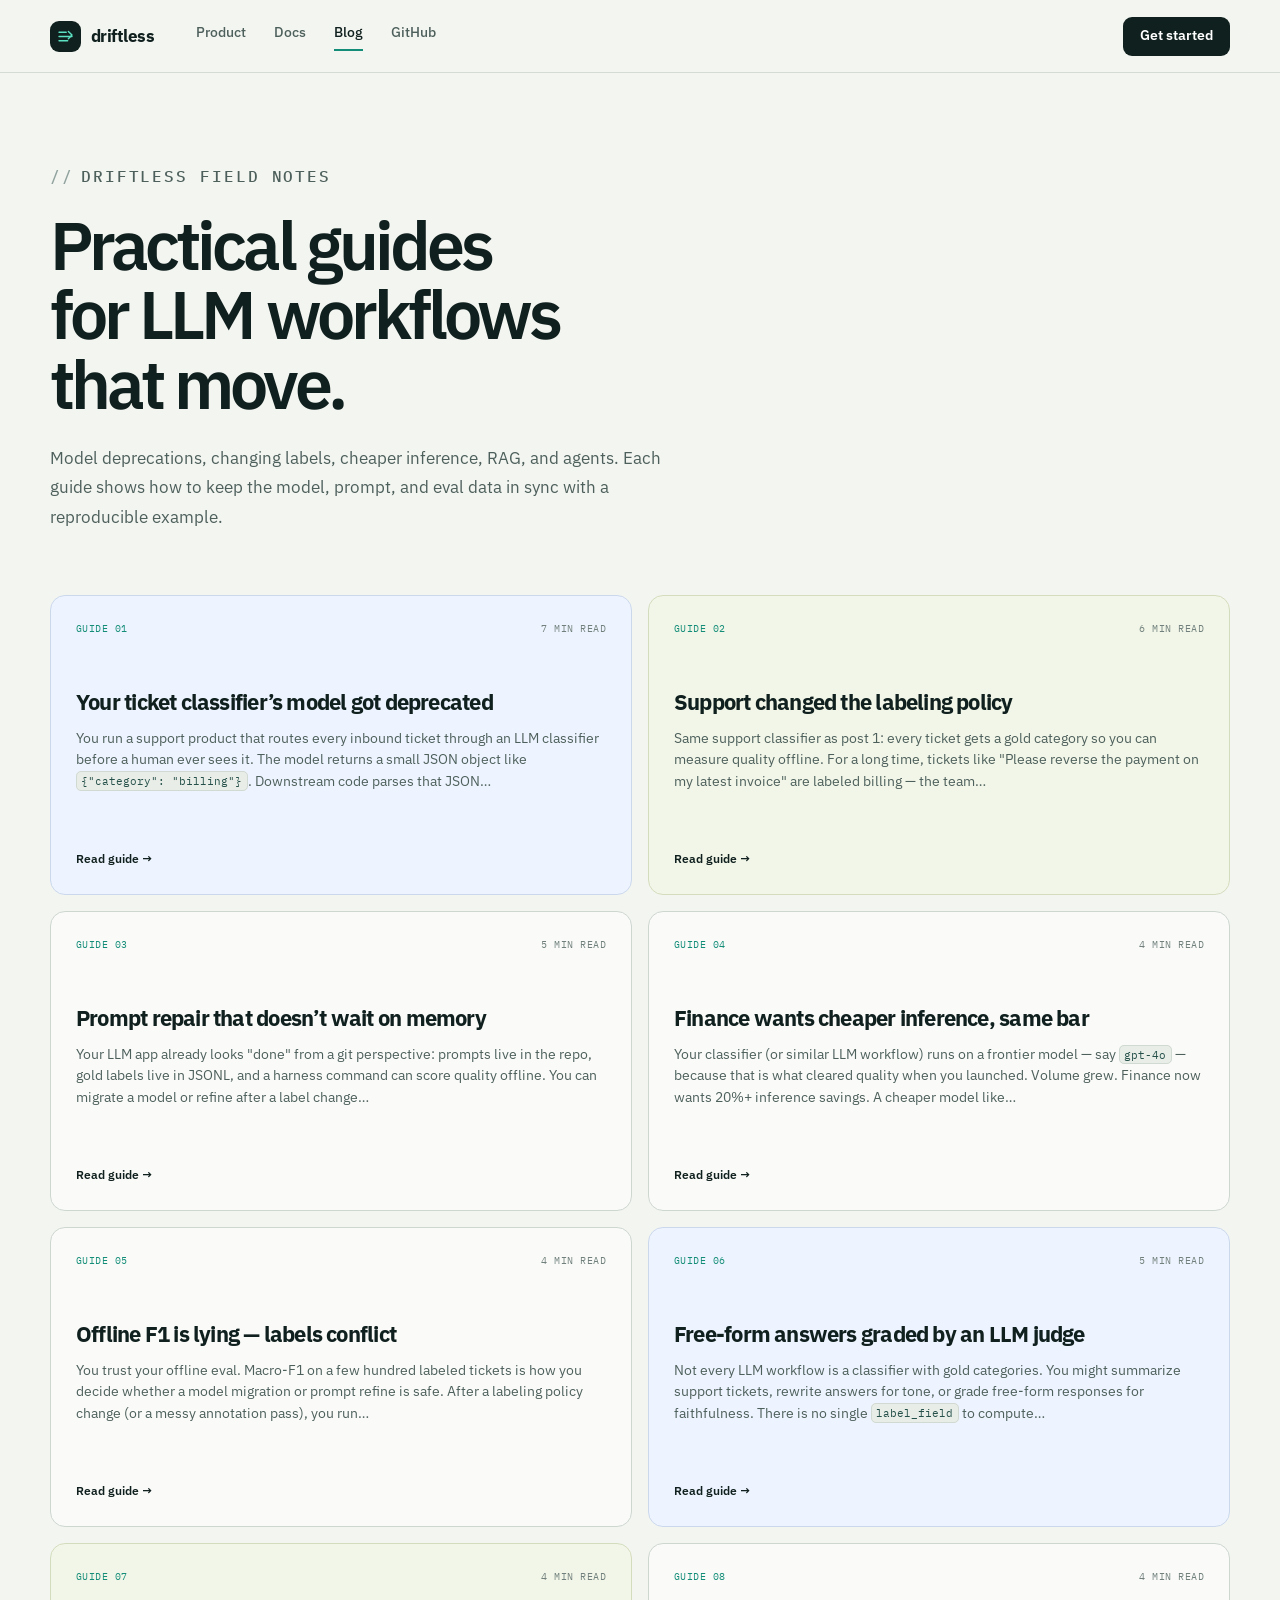
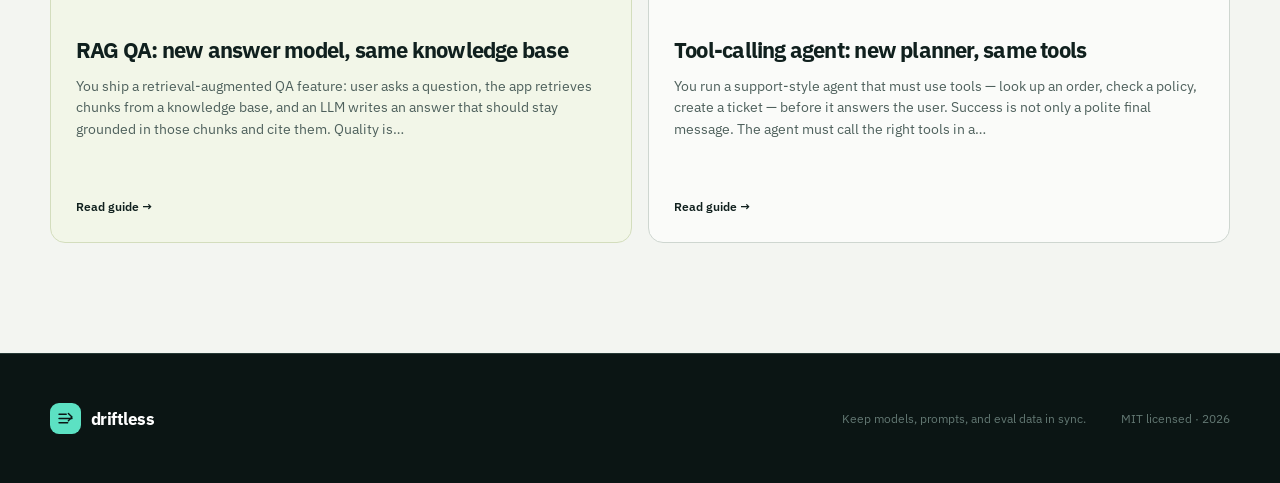
==== site/blog/index.html @ 652af7f5 "Prepare the 0.3.0 public alpha release Unify the onboarding and public site, harden migration and PR" ====
<!DOCTYPE html>
<html lang="en">
<head>
<meta charset="UTF-8" />
<meta name="viewport" content="width=device-width, initial-scale=1.0" />
<title>Blog — Driftless blog</title>
<meta name="description" content="Practical guidance for keeping LLM models, prompts, and eval data in sync." />
<link rel="preconnect" href="https://fonts.googleapis.com" />
<link rel="preconnect" href="https://fonts.gstatic.com" crossorigin />
<link href="https://fonts.googleapis.com/css2?family=IBM+Plex+Mono:wght@400;500&family=IBM+Plex+Sans:wght@400;500;600;700&display=swap" rel="stylesheet" />
<link rel="stylesheet" href="blog.css" />
</head>
<body class="blog blog-index">
<a class="skip-link" href="#main-content">Skip to content</a>
<header class="site-header">
  <div class="nav-shell">
    <a class="wordmark" href="../index.html" aria-label="Driftless home">
      <span class="wordmark-icon" aria-hidden="true">
        <svg viewBox="0 0 32 32" fill="none">
          <path d="M7 10h10M7 16h18M7 22h12" stroke="currentColor" stroke-width="2" stroke-linecap="round"/>
          <path d="m20 9 5 5-5 5" stroke="currentColor" stroke-width="2" stroke-linecap="round" stroke-linejoin="round"/>
        </svg>
      </span>
      <span>driftless</span>
    </a>
    <nav class="top-links" aria-label="Primary navigation">
      <a href="../index.html">Product</a>
      <a href="../docs.html">Docs</a>
      <a href="index.html" class="active">Blog</a>
      <a href="https://github.com/driftless-dev/driftless">GitHub</a>
    </nav>
    <a class="nav-cta" href="../index.html#quickstart">Get started</a>
  </div>
</header>
<div class="blog-shell">
  <aside class="series-nav">
    <div class="series-heading">
      <span>Field notes</span>
      <strong>LLM workflow<br />use cases</strong>
    </div>
    <a class="series-index" href="index.html">All guides <span>↗</span></a>
    <nav aria-label="Blog series">
      <a href="01-model-swap-is-not-a-migration.html"><span>01</span>Your ticket classifier’s model got deprecated</a>
      <a href="02-when-labels-move-refine-not-remodel.html"><span>02</span>Support changed the labeling policy</a>
      <a href="03-dependabot-for-prompts-in-ci.html"><span>03</span>Prompt repair that doesn’t wait on memory</a>
      <a href="04-cheaper-model-same-quality-bar.html"><span>04</span>Finance wants cheaper inference, same bar</a>
      <a href="05-audit-labels-before-you-trust-f1.html"><span>05</span>Offline F1 is lying — labels conflict</a>
      <a href="06-trust-your-llm-judge.html"><span>06</span>Free-form answers graded by an LLM judge</a>
      <a href="07-rag-prompts-drift-too.html"><span>07</span>RAG QA: new answer model, same knowledge base</a>
      <a href="08-agent-tool-selection-drift.html"><span>08</span>Tool-calling agent: new planner, same tools</a>
    </nav>
  </aside>
  <main class="blog-content" id="main-content">


      <header class="index-hero">
        <p class="eyebrow">Driftless field notes</p>
        <h1>Practical guides for LLM workflows that move.</h1>
        <p>
          Model deprecations, changing labels, cheaper inference, RAG, and agents.
          Each guide shows how to keep the model, prompt, and eval data in sync
          with a reproducible example.
        </p>
      </header>
      <div class="blog-grid">

      <a class="blog-card" href="01-model-swap-is-not-a-migration.html">
        <div class="card-meta"><span>Guide 01</span><span>7 min read</span></div>
        <strong>Your ticket classifier’s model got deprecated</strong>
        <p>You run a support product that routes every inbound ticket through an LLM classifier before a human ever sees it. The model returns a small JSON object like <code>{"category": "billing"}</code>. Downstream code parses that JSON…</p>
        <span class="card-arrow">Read guide →</span>
      </a>
      <a class="blog-card" href="02-when-labels-move-refine-not-remodel.html">
        <div class="card-meta"><span>Guide 02</span><span>6 min read</span></div>
        <strong>Support changed the labeling policy</strong>
        <p>Same support classifier as post 1: every ticket gets a gold category so you can measure quality offline. For a long time, tickets like "Please reverse the payment on my latest invoice" are labeled billing — the team…</p>
        <span class="card-arrow">Read guide →</span>
      </a>
      <a class="blog-card" href="03-dependabot-for-prompts-in-ci.html">
        <div class="card-meta"><span>Guide 03</span><span>5 min read</span></div>
        <strong>Prompt repair that doesn’t wait on memory</strong>
        <p>Your LLM app already looks "done" from a git perspective: prompts live in the repo, gold labels live in JSONL, and a harness command can score quality offline. You can migrate a model or refine after a label change…</p>
        <span class="card-arrow">Read guide →</span>
      </a>
      <a class="blog-card" href="04-cheaper-model-same-quality-bar.html">
        <div class="card-meta"><span>Guide 04</span><span>4 min read</span></div>
        <strong>Finance wants cheaper inference, same bar</strong>
        <p>Your classifier (or similar LLM workflow) runs on a frontier model — say <code>gpt-4o</code> — because that is what cleared quality when you launched. Volume grew. Finance now wants 20%+ inference savings. A cheaper model like…</p>
        <span class="card-arrow">Read guide →</span>
      </a>
      <a class="blog-card" href="05-audit-labels-before-you-trust-f1.html">
        <div class="card-meta"><span>Guide 05</span><span>4 min read</span></div>
        <strong>Offline F1 is lying — labels conflict</strong>
        <p>You trust your offline eval. Macro-F1 on a few hundred labeled tickets is how you decide whether a model migration or prompt refine is safe. After a labeling policy change (or a messy annotation pass), you run…</p>
        <span class="card-arrow">Read guide →</span>
      </a>
      <a class="blog-card" href="06-trust-your-llm-judge.html">
        <div class="card-meta"><span>Guide 06</span><span>5 min read</span></div>
        <strong>Free-form answers graded by an LLM judge</strong>
        <p>Not every LLM workflow is a classifier with gold categories. You might summarize support tickets, rewrite answers for tone, or grade free-form responses for faithfulness. There is no single <code>label_field</code> to compute…</p>
        <span class="card-arrow">Read guide →</span>
      </a>
      <a class="blog-card" href="07-rag-prompts-drift-too.html">
        <div class="card-meta"><span>Guide 07</span><span>4 min read</span></div>
        <strong>RAG QA: new answer model, same knowledge base</strong>
        <p>You ship a retrieval-augmented QA feature: user asks a question, the app retrieves chunks from a knowledge base, and an LLM writes an answer that should stay grounded in those chunks and cite them. Quality is…</p>
        <span class="card-arrow">Read guide →</span>
      </a>
      <a class="blog-card" href="08-agent-tool-selection-drift.html">
        <div class="card-meta"><span>Guide 08</span><span>4 min read</span></div>
        <strong>Tool-calling agent: new planner, same tools</strong>
        <p>You run a support-style agent that must use tools — look up an order, check a policy, create a ticket — before it answers the user. Success is not only a polite final message. The agent must call the right tools in a…</p>
        <span class="card-arrow">Read guide →</span>
      </a>
      </div>


  </main>
</div>
<footer class="blog-footer">
  <a class="wordmark" href="../index.html">
    <span class="wordmark-icon" aria-hidden="true">
      <svg viewBox="0 0 32 32" fill="none"><path d="M7 10h10M7 16h18M7 22h12" stroke="currentColor" stroke-width="2" stroke-linecap="round"/><path d="m20 9 5 5-5 5" stroke="currentColor" stroke-width="2" stroke-linecap="round" stroke-linejoin="round"/></svg>
    </span>
    <span>driftless</span>
  </a>
  <span>Keep models, prompts, and eval data in sync.</span>
  <span>MIT licensed · 2026</span>
</footer>
</body>
</html>
---- site/blog/blog.css ----
:root {
  --ink: #10201e;
  --ink-soft: #4e605c;
  --paper: #f3f5f1;
  --paper-deep: #e9ede7;
  --surface: #ffffff;
  --night: #0b1514;
  --night-line: #263936;
  --mint: #5ce1c3;
  --mint-deep: #148d78;
  --line: #ced6d0;
  --mono: "IBM Plex Mono", ui-monospace, SFMono-Regular, Menlo, monospace;
  --sans: "IBM Plex Sans", -apple-system, BlinkMacSystemFont, "Segoe UI", sans-serif;
  --shell: min(1180px, calc(100% - 48px));
}

* { box-sizing: border-box; }
html { scroll-behavior: smooth; }
body {
  margin: 0;
  background: var(--paper);
  color: var(--ink);
  font-family: var(--sans);
  line-height: 1.7;
  -webkit-font-smoothing: antialiased;
}
a { color: inherit; }
a:focus-visible, button:focus-visible {
  outline: 3px solid var(--mint-deep);
  outline-offset: 3px;
}
.skip-link {
  position: fixed;
  z-index: 100;
  top: 8px;
  left: 8px;
  padding: 9px 13px;
  border-radius: 7px;
  background: var(--night);
  color: white;
  text-decoration: none;
  transform: translateY(-150%);
}
.skip-link:focus { transform: translateY(0); }

.site-header {
  position: sticky;
  z-index: 50;
  top: 0;
  border-bottom: 1px solid rgba(206, 214, 208, .85);
  background: rgba(243, 245, 241, .9);
  backdrop-filter: blur(18px);
}
.nav-shell {
  width: var(--shell);
  height: 72px;
  margin: 0 auto;
  display: flex;
  align-items: center;
  gap: 42px;
}
.wordmark {
  display: inline-flex;
  align-items: center;
  gap: 10px;
  color: var(--ink);
  font-size: 1.08rem;
  font-weight: 700;
  letter-spacing: -.03em;
  text-decoration: none;
}
.wordmark-icon {
  width: 31px;
  height: 31px;
  display: grid;
  place-items: center;
  border-radius: 9px;
  background: var(--ink);
  color: var(--mint);
}
.wordmark-icon svg { width: 23px; height: 23px; }
.top-links { display: flex; gap: 28px; }
.top-links a {
  color: var(--ink-soft);
  font-size: .88rem;
  font-weight: 500;
  text-decoration: none;
}
.top-links a:hover, .top-links a.active { color: var(--ink); }
.top-links a.active::after {
  content: "";
  display: block;
  height: 2px;
  margin-top: 4px;
  background: var(--mint-deep);
}
.nav-cta {
  min-height: 39px;
  margin-left: auto;
  padding: 0 17px;
  display: inline-flex;
  align-items: center;
  border-radius: 9px;
  background: var(--ink);
  color: white;
  font-size: .85rem;
  font-weight: 600;
  text-decoration: none;
}

.blog-shell {
  width: var(--shell);
  margin: 0 auto;
  display: grid;
  grid-template-columns: 260px minmax(0, 780px);
  gap: 78px;
  align-items: start;
  justify-content: center;
}
.series-nav {
  position: sticky;
  top: 108px;
  padding: 54px 0 80px;
}
.series-heading { margin-bottom: 25px; }
.series-heading > span {
  display: block;
  margin-bottom: 8px;
  color: var(--mint-deep);
  font-family: var(--mono);
  font-size: .62rem;
  letter-spacing: .12em;
  text-transform: uppercase;
}
.series-heading strong {
  font-size: 1.25rem;
  line-height: 1.15;
  letter-spacing: -.025em;
}
.series-index {
  padding: 10px 0;
  display: flex;
  justify-content: space-between;
  border-top: 1px solid var(--line);
  border-bottom: 1px solid var(--line);
  color: var(--ink-soft);
  font-size: .76rem;
  font-weight: 600;
  text-decoration: none;
}
.series-index span { color: var(--mint-deep); }
.series-nav nav { margin-top: 14px; }
.series-nav nav a {
  padding: 9px 10px;
  display: grid;
  grid-template-columns: 27px 1fr;
  gap: 7px;
  border-left: 2px solid transparent;
  color: #667671;
  font-size: .76rem;
  line-height: 1.35;
  text-decoration: none;
  transition: color .15s ease, background .15s ease, border-color .15s ease;
}
.series-nav nav a span {
  color: #9aa7a3;
  font-family: var(--mono);
  font-size: .58rem;
  padding-top: 2px;
}
.series-nav nav a:hover {
  color: var(--ink);
  background: rgba(255, 255, 255, .48);
}
.series-nav nav a.active {
  border-left-color: var(--mint-deep);
  background: rgba(255, 255, 255, .72);
  color: var(--ink);
  font-weight: 600;
}
.series-nav nav a.active span { color: var(--mint-deep); }

.blog-content {
  min-width: 0;
  padding: 72px 0 110px;
}
.article-meta {
  margin-bottom: 28px;
  display: flex;
  gap: 18px;
  color: #788783;
  font-family: var(--mono);
  font-size: .64rem;
  letter-spacing: .06em;
  text-transform: uppercase;
}
.article-meta span:first-child { color: var(--mint-deep); }

.blog-content h1 {
  margin: 0 0 34px;
  max-width: 14ch;
  font-size: clamp(2.8rem, 5.3vw, 4.75rem);
  font-weight: 600;
  line-height: 1.02;
  letter-spacing: -.058em;
  text-wrap: balance;
}
.blog-content h2 {
  margin: 70px 0 22px;
  padding-top: 8px;
  font-size: 1.75rem;
  line-height: 1.2;
  letter-spacing: -.035em;
}
.blog-content h2::before {
  content: "//";
  margin-right: 10px;
  color: var(--mint-deep);
  font-family: var(--mono);
  font-size: .7rem;
  letter-spacing: 0;
  vertical-align: middle;
}
.blog-content h3 {
  margin: 42px 0 14px;
  font-size: 1.18rem;
  line-height: 1.25;
  letter-spacing: -.02em;
}
.blog-content p,
.blog-content li {
  color: var(--ink-soft);
  font-size: 1rem;
}
.blog-content p { margin: 0 0 20px; }
.blog-content > h1 + h2 {
  margin-top: 0;
  padding: 28px 0 0;
  border-top: 1px solid var(--line);
  color: var(--mint-deep);
  font-family: var(--mono);
  font-size: .71rem;
  font-weight: 500;
  letter-spacing: .1em;
  text-transform: uppercase;
}
.blog-content > h1 + h2::before { display: none; }
.blog-content > h1 + h2 + p {
  color: #334743;
  font-size: 1.16rem;
  line-height: 1.72;
}
.blog-content strong { color: var(--ink); }
.blog-content a { color: #087966; text-decoration-thickness: 1px; text-underline-offset: 3px; }
.blog-content a:hover { color: var(--ink); }
.blog-content ul, .blog-content ol { margin: 0 0 24px; padding-left: 24px; }
.blog-content li { margin-bottom: 8px; padding-left: 4px; }
.blog-content li::marker { color: var(--mint-deep); }

.blog-content code {
  font-family: var(--mono);
  font-size: .86em;
}
.blog-content :not(pre) > code {
  padding: .12em .38em;
  border: 1px solid #d1d9d3;
  border-radius: 5px;
  background: var(--paper-deep);
  color: #245049;
}
.blog-content pre {
  position: relative;
  margin: 28px 0;
  padding: 23px 25px;
  border: 1px solid var(--night-line);
  border-radius: 13px;
  background: var(--night);
  color: #dce7e3;
  box-shadow: 0 18px 40px rgba(18, 36, 32, .11);
  overflow-x: auto;
  font-family: var(--mono);
  font-size: .79rem;
  line-height: 1.75;
}
.blog-content pre code { color: inherit; white-space: pre; }

.blog-content table {
  width: 100%;
  margin: 28px 0;
  border-collapse: separate;
  border-spacing: 0;
  border: 1px solid var(--line);
  border-radius: 11px;
  background: var(--surface);
  font-size: .88rem;
  overflow: hidden;
}
.blog-content th, .blog-content td {
  padding: 12px 14px;
  border-right: 1px solid var(--line);
  border-bottom: 1px solid var(--line);
  text-align: left;
  vertical-align: top;
}
.blog-content tr:last-child td { border-bottom: 0; }
.blog-content th:last-child, .blog-content td:last-child { border-right: 0; }
.blog-content th {
  background: var(--paper-deep);
  color: #64736f;
  font-family: var(--mono);
  font-size: .67rem;
  font-weight: 500;
  letter-spacing: .05em;
  text-transform: uppercase;
}
.blog-content blockquote {
  margin: 30px 0;
  padding: 20px 23px;
  border: 1px solid #b8d8cf;
  border-left: 4px solid var(--mint-deep);
  border-radius: 0 10px 10px 0;
  background: #ebf6f2;
}
.blog-content blockquote p { margin: 0; color: #30534c; }
.blog-content hr {
  margin: 60px 0 0;
  border: 0;
  border-top: 1px solid var(--line);
}
.blog-content img {
  max-width: 100%;
  height: auto;
  border: 1px solid var(--line);
  border-radius: 12px;
  background: var(--surface);
}

.post-nav {
  margin-top: 90px;
  padding-top: 20px;
  display: grid;
  grid-template-columns: 1fr 1fr;
  gap: 14px;
  border-top: 1px solid var(--line);
}
.post-nav a {
  min-height: 115px;
  padding: 18px;
  display: flex;
  flex-direction: column;
  justify-content: space-between;
  border: 1px solid var(--line);
  border-radius: 11px;
  background: rgba(255, 255, 255, .58);
  color: var(--ink);
  text-decoration: none;
}
.post-nav a:hover { border-color: var(--mint-deep); }
.post-nav .next { text-align: right; grid-column: 2; }
.post-nav span { color: var(--mint-deep); font-family: var(--mono); font-size: .62rem; text-transform: uppercase; }
.post-nav strong { font-size: .86rem; line-height: 1.35; }

.blog-index .blog-shell { grid-template-columns: 1fr; display: block; }
.blog-index .series-nav { display: none; }
.blog-index .blog-content { max-width: none; padding-top: 90px; }
.index-hero {
  max-width: 830px;
  margin-bottom: 64px;
}
.eyebrow {
  margin: 0 0 16px;
  color: var(--mint-deep);
  font-family: var(--mono);
  font-size: .68rem;
  font-weight: 500;
  letter-spacing: .12em;
  text-transform: uppercase;
}
.eyebrow::before { content: "//"; margin-right: 7px; color: #91a39e; }
.index-hero h1 {
  max-width: 13ch;
  margin-bottom: 25px;
}
.index-hero > p:last-child {
  max-width: 650px;
  color: var(--ink-soft);
  font-size: 1.08rem;
}
.blog-grid {
  display: grid;
  grid-template-columns: repeat(2, minmax(0, 1fr));
  gap: 16px;
}
.blog-card {
  min-height: 300px;
  padding: 25px;
  display: flex;
  flex-direction: column;
  border: 1px solid var(--line);
  border-radius: 15px;
  background: rgba(255, 255, 255, .62);
  color: var(--ink);
  text-decoration: none;
  transition: transform .18s ease, border-color .18s ease, box-shadow .18s ease;
}
.blog-card:nth-child(1),
.blog-card:nth-child(6) { background: #eef4ff; border-color: #cbd8ec; }
.blog-card:nth-child(2),
.blog-card:nth-child(7) { background: #f2f6e8; border-color: #d3ddbd; }
.blog-card:hover {
  z-index: 1;
  border-color: var(--mint-deep);
  box-shadow: 0 18px 40px rgba(18, 36, 32, .09);
  transform: translateY(-4px);
}
.card-meta {
  margin-bottom: 52px;
  display: flex;
  justify-content: space-between;
  color: #71807c;
  font-family: var(--mono);
  font-size: .61rem;
  letter-spacing: .05em;
  text-transform: uppercase;
}
.card-meta span:first-child { color: var(--mint-deep); }
.blog-card > strong {
  display: block;
  margin-bottom: 12px;
  font-size: 1.4rem;
  line-height: 1.18;
  letter-spacing: -.035em;
}
.blog-card > p {
  margin: 0 0 25px;
  color: var(--ink-soft);
  font-size: .86rem;
  line-height: 1.55;
}
.blog-card > p code {
  font-family: var(--mono);
  font-size: .82em;
}
.blog-card > p a { text-decoration: none; }
.card-arrow {
  margin-top: auto;
  color: var(--ink);
  font-size: .78rem;
  font-weight: 600;
}

.blog-footer {
  min-height: 130px;
  padding: 30px max(24px, calc((100vw - 1180px) / 2));
  display: flex;
  align-items: center;
  gap: 35px;
  border-top: 1px solid var(--night-line);
  background: var(--night);
  color: #627772;
  font-size: .72rem;
}
.blog-footer .wordmark { color: white; }
.blog-footer .wordmark-icon { background: var(--mint); color: var(--night); }
.blog-footer > span:nth-child(2) { margin-left: auto; }

@media (max-width: 940px) {
  .blog-shell { grid-template-columns: 210px minmax(0, 1fr); gap: 42px; }
  .blog-grid { grid-template-columns: 1fr 1fr; }
}
@media (max-width: 720px) {
  :root { --shell: min(100% - 32px, 1180px); }
  .nav-shell { height: 64px; }
  .top-links {
    margin-left: auto;
    gap: 14px;
    overflow-x: auto;
  }
  .top-links a { flex: 0 0 auto; font-size: .76rem; }
  .nav-cta { display: none; }
  .blog-shell { display: block; }
  .series-nav {
    position: static;
    padding: 32px 0 0;
  }
  .series-heading, .series-nav nav { display: none; }
  .series-index { width: 100%; }
  .blog-content { padding-top: 45px; }
  .blog-content h1 { font-size: clamp(2.5rem, 13vw, 4rem); }
  .blog-content h2 { margin-top: 55px; }
  .blog-grid { grid-template-columns: 1fr; }
  .blog-card { min-height: 270px; }
  .post-nav { grid-template-columns: 1fr; }
  .post-nav .next { grid-column: 1; }
  .blog-footer { align-items: flex-start; flex-direction: column; gap: 14px; }
  .blog-footer > span:nth-child(2) { margin-left: 0; }
}
@media (max-width: 500px) {
  .nav-shell { gap: 18px; }
  .wordmark > span:last-child { display: none; }
  .article-meta { display: grid; gap: 3px; }
  .blog-content pre { margin-left: -8px; margin-right: -8px; padding: 18px; font-size: .7rem; }
  .blog-content table { display: block; overflow-x: auto; }
  .card-meta { margin-bottom: 38px; }
}
@media (prefers-reduced-motion: reduce) {
  html { scroll-behavior: auto; }
  *, *::before, *::after { transition: none !important; }
}
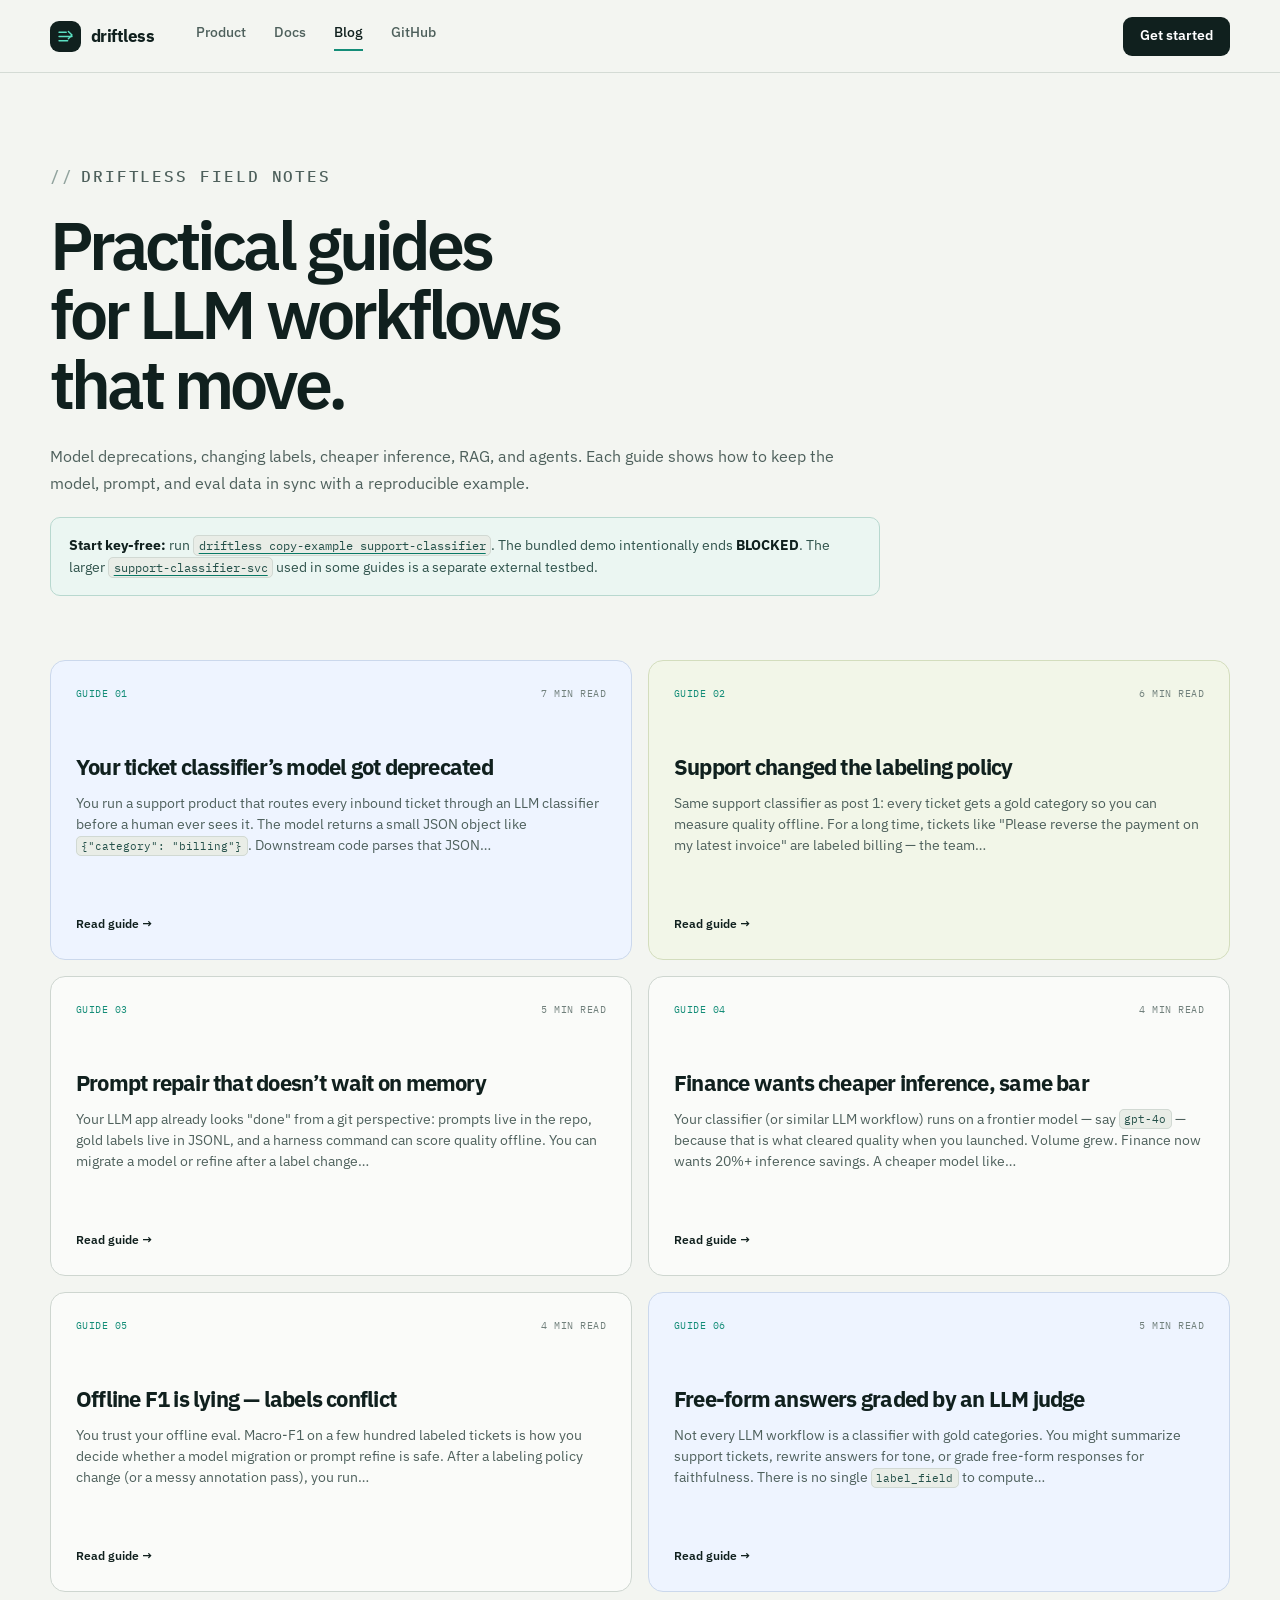
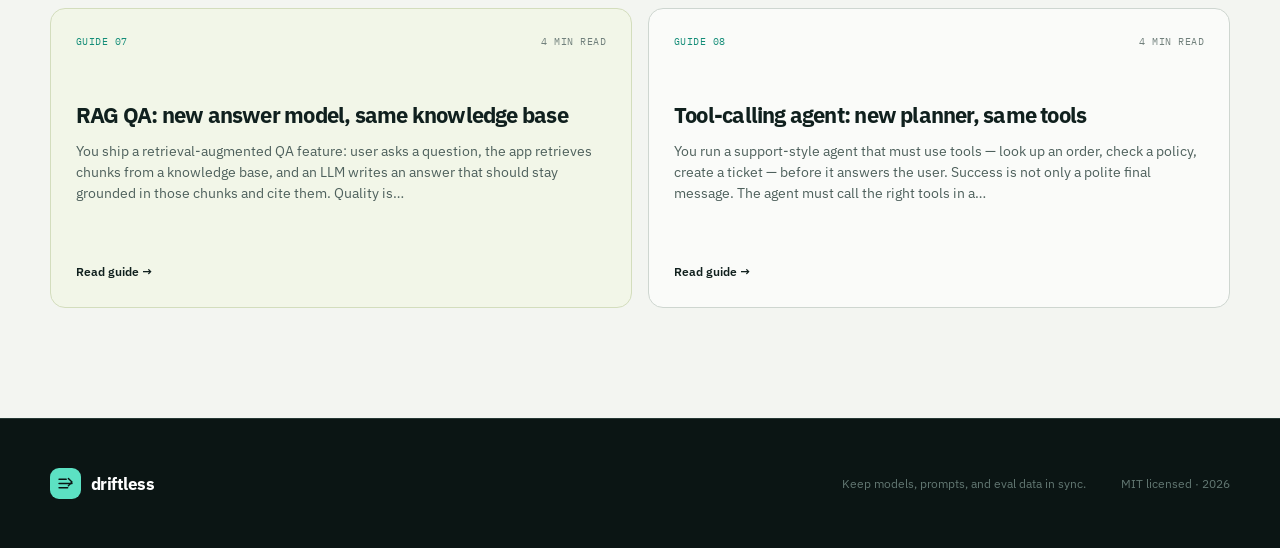
==== commit f9878b52: "Harden migration automation for general release Prevent branch and state corruption during automated" ====
--- a/site/blog/index.html
+++ b/site/blog/index.html
@@ -61,6 +61,13 @@
           Each guide shows how to keep the model, prompt, and eval data in sync
           with a reproducible example.
         </p>
+        <aside class="guide-start" aria-label="First-time reader guidance">
+          <strong>Start key-free:</strong>
+          run <a href="../index.html#quickstart"><code>driftless copy-example support-classifier</code></a>.
+          The bundled demo intentionally ends <strong>BLOCKED</strong>. The larger
+          <a href="https://github.com/driftless-dev/support-classifier-svc"><code>support-classifier-svc</code></a>
+          used in some guides is a separate external testbed.
+        </aside>
       </header>
       <div class="blog-grid">
 
--- a/site/blog/blog.css
+++ b/site/blog/blog.css
@@ -196,6 +196,19 @@
   text-transform: uppercase;
 }
 .article-meta span:first-child { color: var(--mint-deep); }
+.guide-start {
+  margin: 0 0 34px;
+  padding: 16px 18px;
+  border: 1px solid #b8d8cf;
+  border-radius: 10px;
+  background: #ebf6f2;
+  color: #30534c;
+  font-size: .9rem;
+  line-height: 1.55;
+}
+.guide-start strong { color: var(--ink); }
+.guide-start code { font-family: var(--mono); font-size: .86em; }
+.guide-start a { color: #087966; text-underline-offset: 3px; }
 
 .blog-content h1 {
   margin: 0 0 34px;
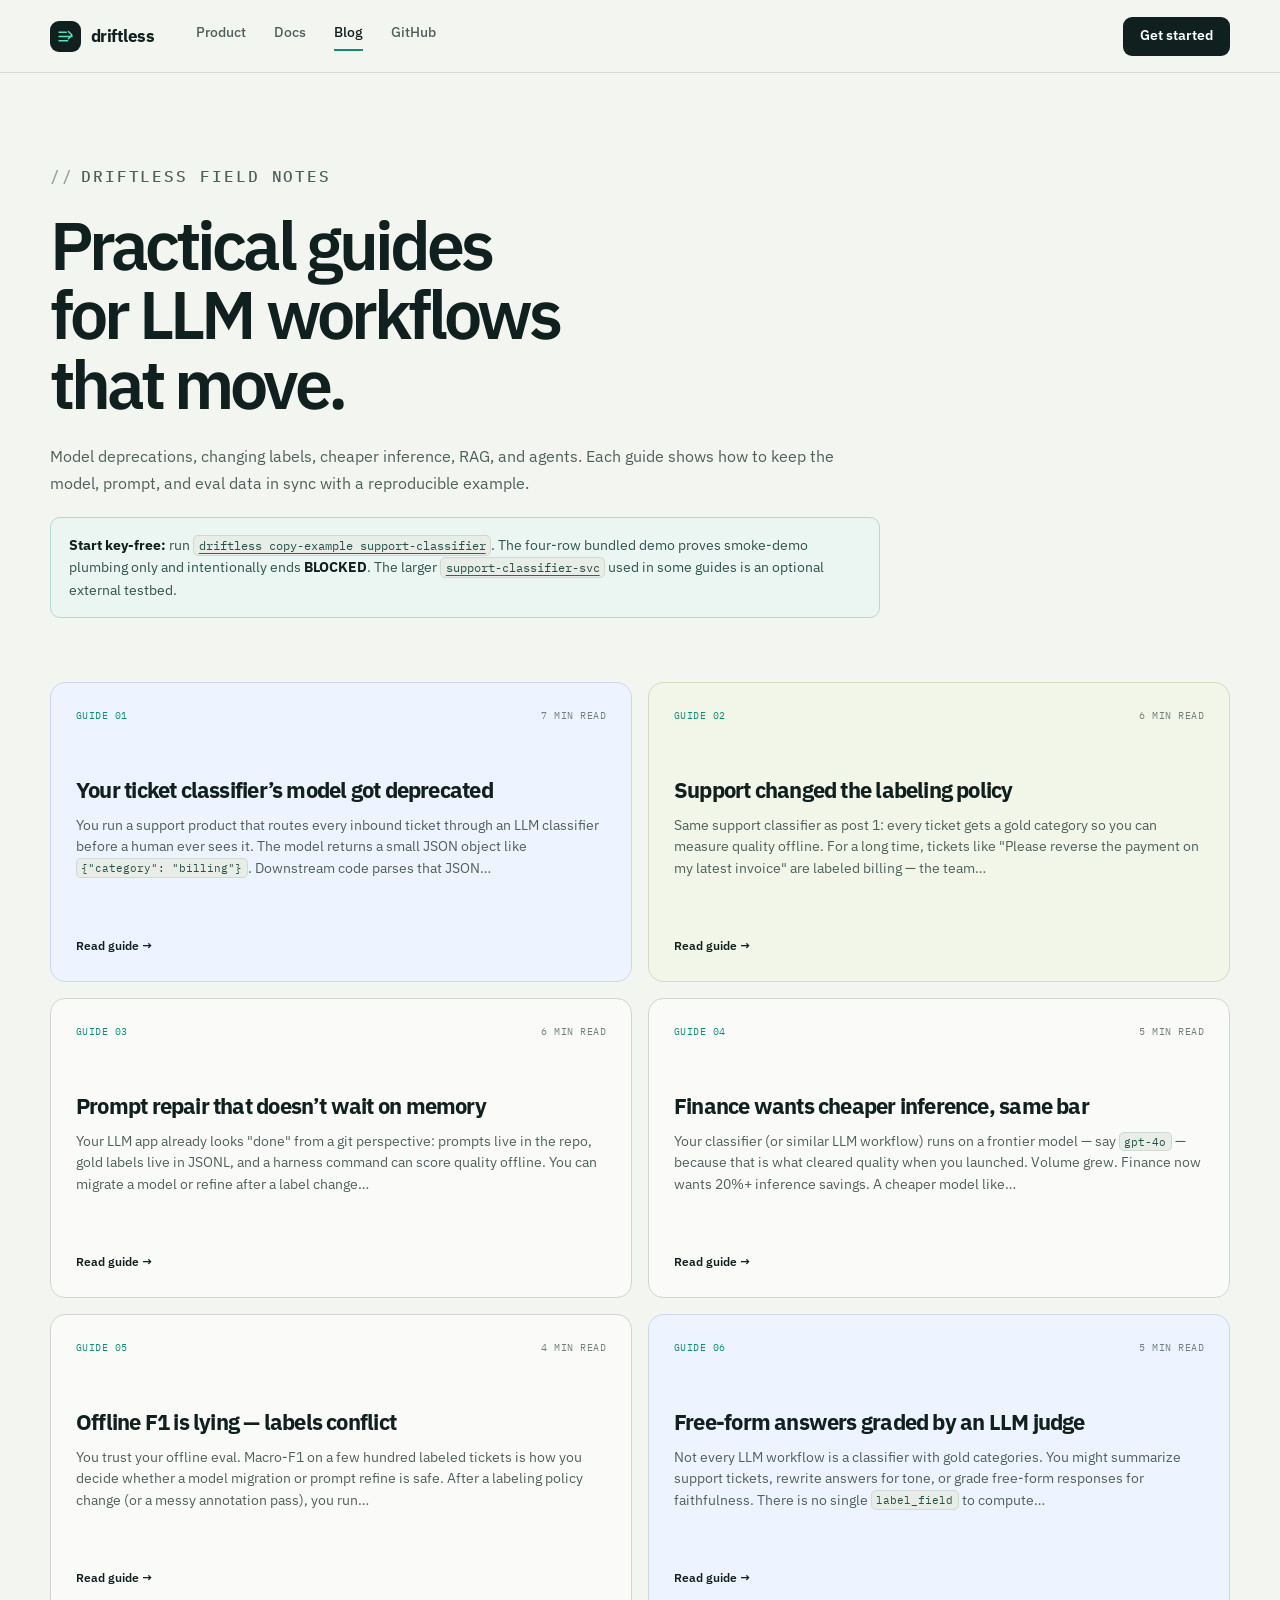
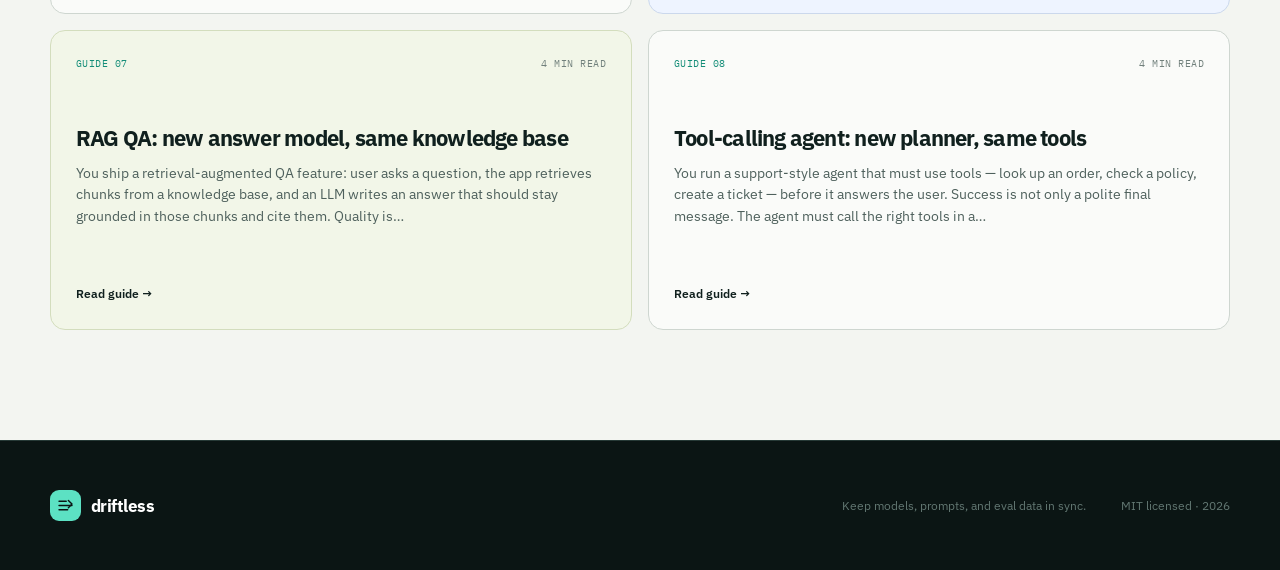
==== commit 90bfff7d: "Prepare 0.3.2 public alpha hardening Make automated previews and PR recovery safe, strengthen releas" ====
--- a/site/blog/index.html
+++ b/site/blog/index.html
@@ -64,9 +64,10 @@
         <aside class="guide-start" aria-label="First-time reader guidance">
           <strong>Start key-free:</strong>
           run <a href="../index.html#quickstart"><code>driftless copy-example support-classifier</code></a>.
-          The bundled demo intentionally ends <strong>BLOCKED</strong>. The larger
+          The four-row bundled demo proves smoke-demo plumbing only and intentionally
+          ends <strong>BLOCKED</strong>. The larger
           <a href="https://github.com/driftless-dev/support-classifier-svc"><code>support-classifier-svc</code></a>
-          used in some guides is a separate external testbed.
+          used in some guides is an optional external testbed.
         </aside>
       </header>
       <div class="blog-grid">
@@ -84,13 +85,13 @@
         <span class="card-arrow">Read guide →</span>
       </a>
       <a class="blog-card" href="03-dependabot-for-prompts-in-ci.html">
-        <div class="card-meta"><span>Guide 03</span><span>5 min read</span></div>
+        <div class="card-meta"><span>Guide 03</span><span>6 min read</span></div>
         <strong>Prompt repair that doesn’t wait on memory</strong>
         <p>Your LLM app already looks "done" from a git perspective: prompts live in the repo, gold labels live in JSONL, and a harness command can score quality offline. You can migrate a model or refine after a label change…</p>
         <span class="card-arrow">Read guide →</span>
       </a>
       <a class="blog-card" href="04-cheaper-model-same-quality-bar.html">
-        <div class="card-meta"><span>Guide 04</span><span>4 min read</span></div>
+        <div class="card-meta"><span>Guide 04</span><span>5 min read</span></div>
         <strong>Finance wants cheaper inference, same bar</strong>
         <p>Your classifier (or similar LLM workflow) runs on a frontier model — say <code>gpt-4o</code> — because that is what cleared quality when you launched. Volume grew. Finance now wants 20%+ inference savings. A cheaper model like…</p>
         <span class="card-arrow">Read guide →</span>
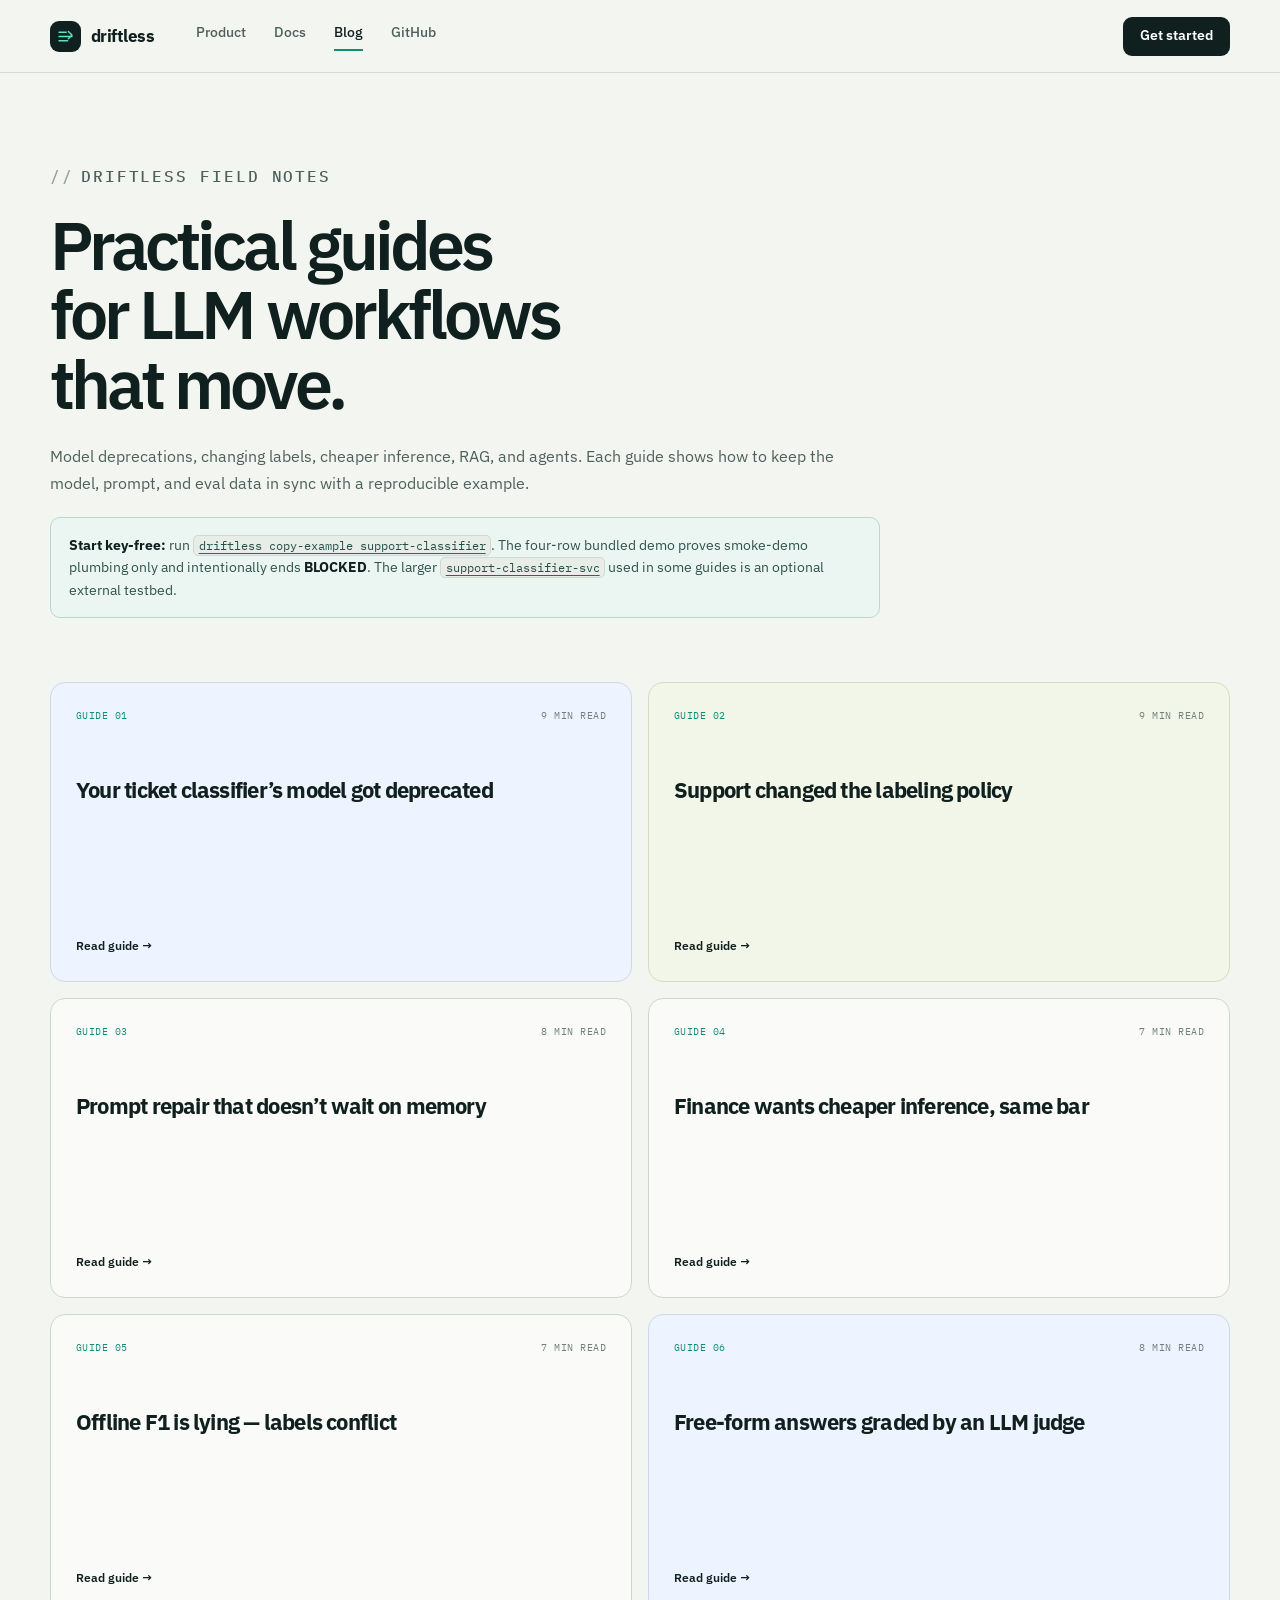
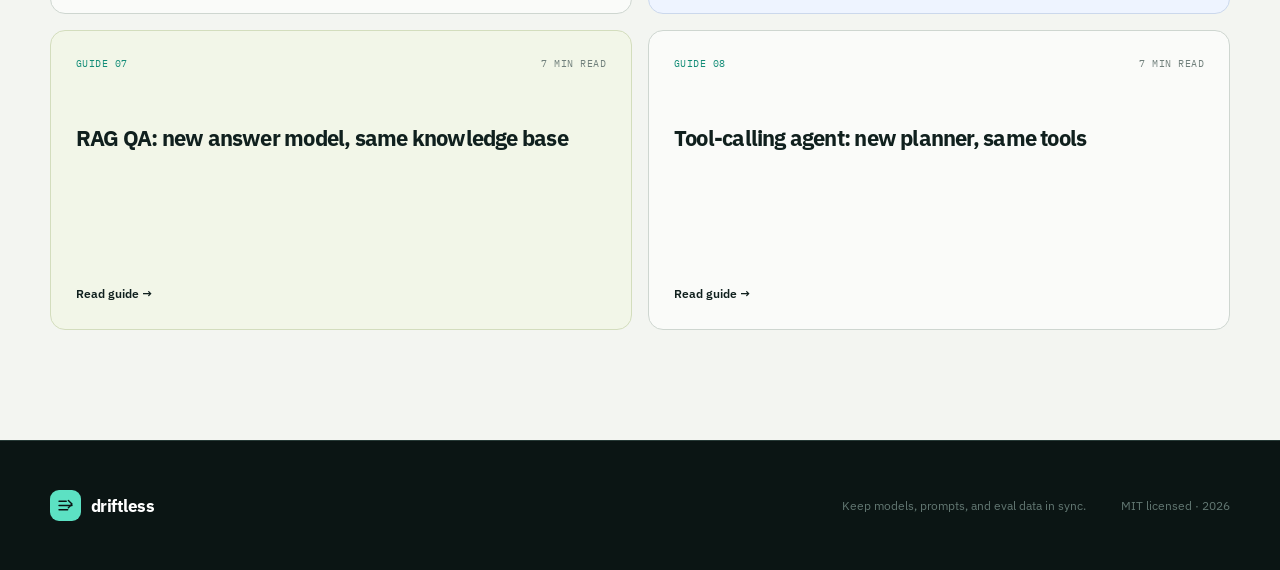
==== commit 4ebedd93: "Refresh public launch content and site presentation Align the use-case articles and generated landin" ====
--- a/site/blog/index.html
+++ b/site/blog/index.html
@@ -73,51 +73,51 @@
       <div class="blog-grid">
 
       <a class="blog-card" href="01-model-swap-is-not-a-migration.html">
-        <div class="card-meta"><span>Guide 01</span><span>7 min read</span></div>
+        <div class="card-meta"><span>Guide 01</span><span>9 min read</span></div>
         <strong>Your ticket classifier’s model got deprecated</strong>
-        <p>You run a support product that routes every inbound ticket through an LLM classifier before a human ever sees it. The model returns a small JSON object like <code>{"category": "billing"}</code>. Downstream code parses that JSON…</p>
+        <p></p>
         <span class="card-arrow">Read guide →</span>
       </a>
       <a class="blog-card" href="02-when-labels-move-refine-not-remodel.html">
-        <div class="card-meta"><span>Guide 02</span><span>6 min read</span></div>
+        <div class="card-meta"><span>Guide 02</span><span>9 min read</span></div>
         <strong>Support changed the labeling policy</strong>
-        <p>Same support classifier as post 1: every ticket gets a gold category so you can measure quality offline. For a long time, tickets like "Please reverse the payment on my latest invoice" are labeled billing — the team…</p>
+        <p></p>
         <span class="card-arrow">Read guide →</span>
       </a>
       <a class="blog-card" href="03-dependabot-for-prompts-in-ci.html">
-        <div class="card-meta"><span>Guide 03</span><span>6 min read</span></div>
+        <div class="card-meta"><span>Guide 03</span><span>8 min read</span></div>
         <strong>Prompt repair that doesn’t wait on memory</strong>
-        <p>Your LLM app already looks "done" from a git perspective: prompts live in the repo, gold labels live in JSONL, and a harness command can score quality offline. You can migrate a model or refine after a label change…</p>
+        <p></p>
         <span class="card-arrow">Read guide →</span>
       </a>
       <a class="blog-card" href="04-cheaper-model-same-quality-bar.html">
-        <div class="card-meta"><span>Guide 04</span><span>5 min read</span></div>
+        <div class="card-meta"><span>Guide 04</span><span>7 min read</span></div>
         <strong>Finance wants cheaper inference, same bar</strong>
-        <p>Your classifier (or similar LLM workflow) runs on a frontier model — say <code>gpt-4o</code> — because that is what cleared quality when you launched. Volume grew. Finance now wants 20%+ inference savings. A cheaper model like…</p>
+        <p></p>
         <span class="card-arrow">Read guide →</span>
       </a>
       <a class="blog-card" href="05-audit-labels-before-you-trust-f1.html">
-        <div class="card-meta"><span>Guide 05</span><span>4 min read</span></div>
+        <div class="card-meta"><span>Guide 05</span><span>7 min read</span></div>
         <strong>Offline F1 is lying — labels conflict</strong>
-        <p>You trust your offline eval. Macro-F1 on a few hundred labeled tickets is how you decide whether a model migration or prompt refine is safe. After a labeling policy change (or a messy annotation pass), you run…</p>
+        <p></p>
         <span class="card-arrow">Read guide →</span>
       </a>
       <a class="blog-card" href="06-trust-your-llm-judge.html">
-        <div class="card-meta"><span>Guide 06</span><span>5 min read</span></div>
+        <div class="card-meta"><span>Guide 06</span><span>8 min read</span></div>
         <strong>Free-form answers graded by an LLM judge</strong>
-        <p>Not every LLM workflow is a classifier with gold categories. You might summarize support tickets, rewrite answers for tone, or grade free-form responses for faithfulness. There is no single <code>label_field</code> to compute…</p>
+        <p></p>
         <span class="card-arrow">Read guide →</span>
       </a>
       <a class="blog-card" href="07-rag-prompts-drift-too.html">
-        <div class="card-meta"><span>Guide 07</span><span>4 min read</span></div>
+        <div class="card-meta"><span>Guide 07</span><span>7 min read</span></div>
         <strong>RAG QA: new answer model, same knowledge base</strong>
-        <p>You ship a retrieval-augmented QA feature: user asks a question, the app retrieves chunks from a knowledge base, and an LLM writes an answer that should stay grounded in those chunks and cite them. Quality is…</p>
+        <p></p>
         <span class="card-arrow">Read guide →</span>
       </a>
       <a class="blog-card" href="08-agent-tool-selection-drift.html">
-        <div class="card-meta"><span>Guide 08</span><span>4 min read</span></div>
+        <div class="card-meta"><span>Guide 08</span><span>7 min read</span></div>
         <strong>Tool-calling agent: new planner, same tools</strong>
-        <p>You run a support-style agent that must use tools — look up an order, check a policy, create a ticket — before it answers the user. Success is not only a polite final message. The agent must call the right tools in a…</p>
+        <p></p>
         <span class="card-arrow">Read guide →</span>
       </a>
       </div>
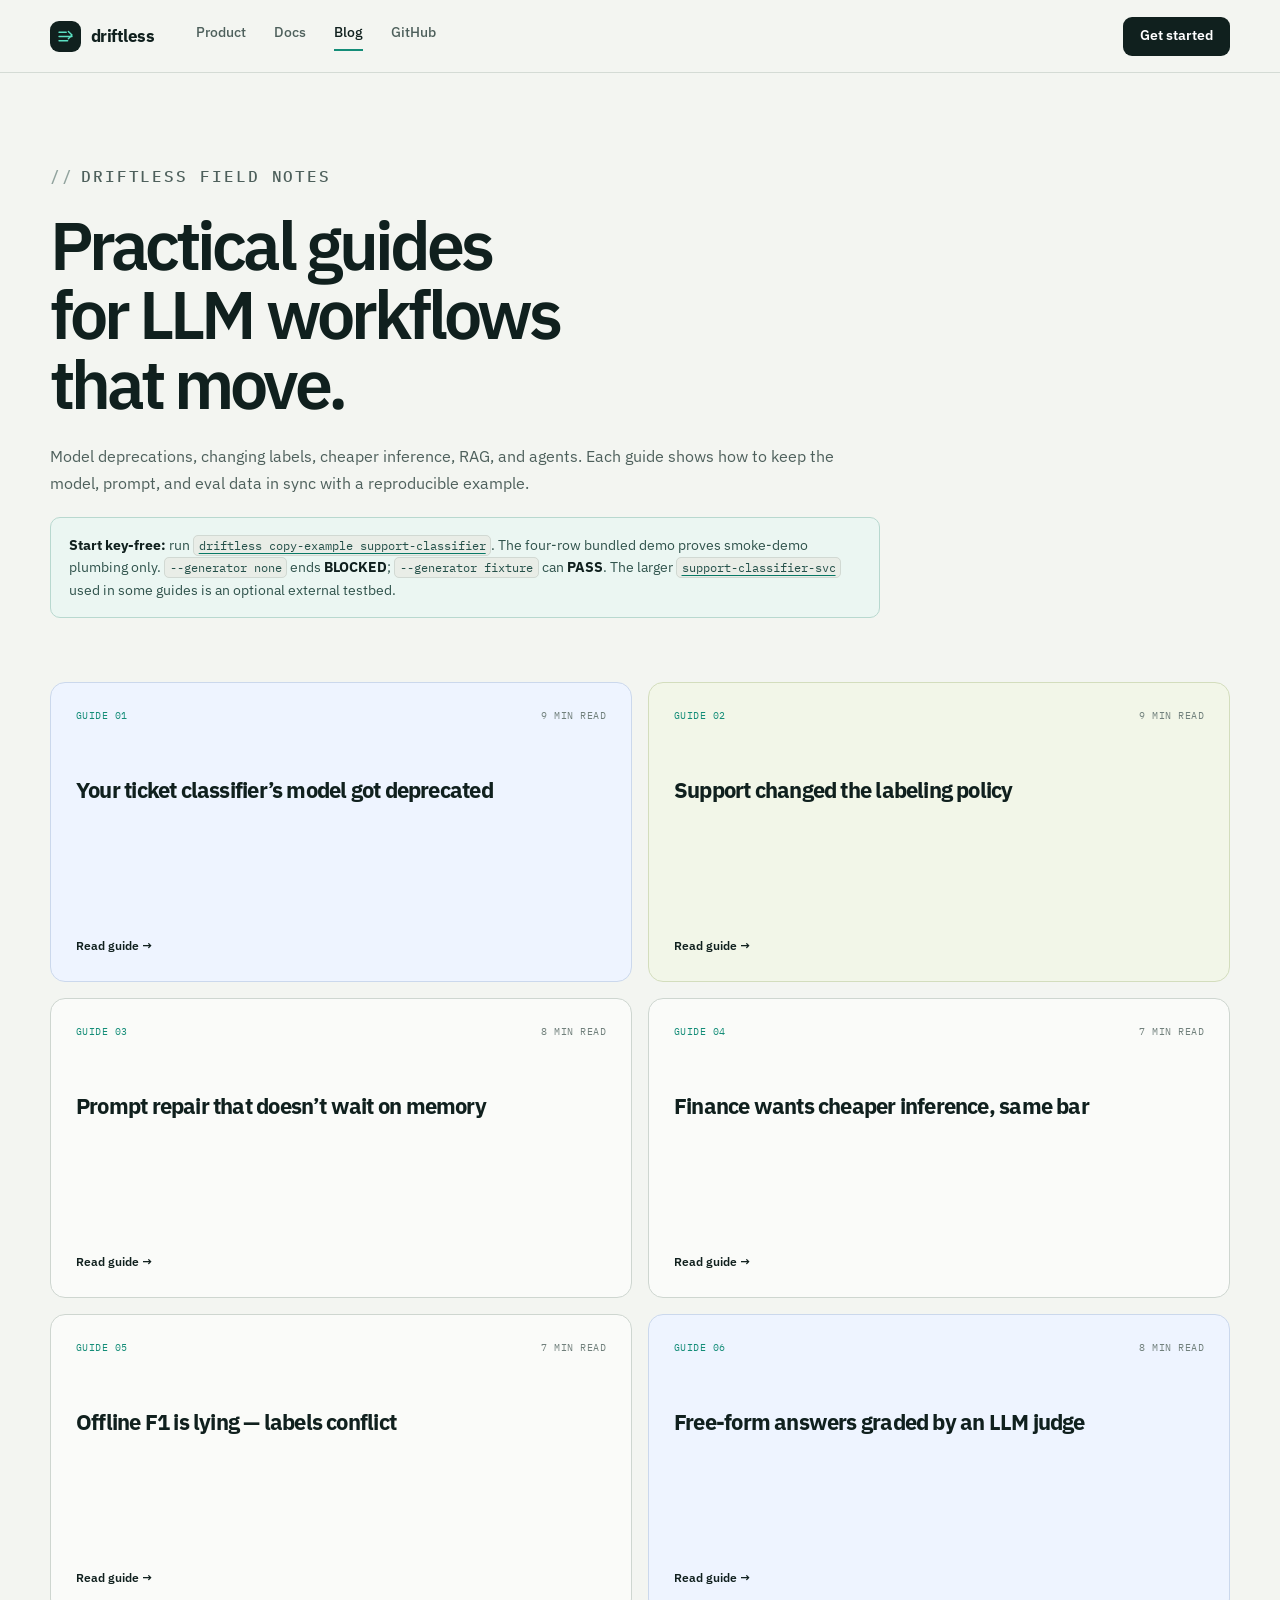
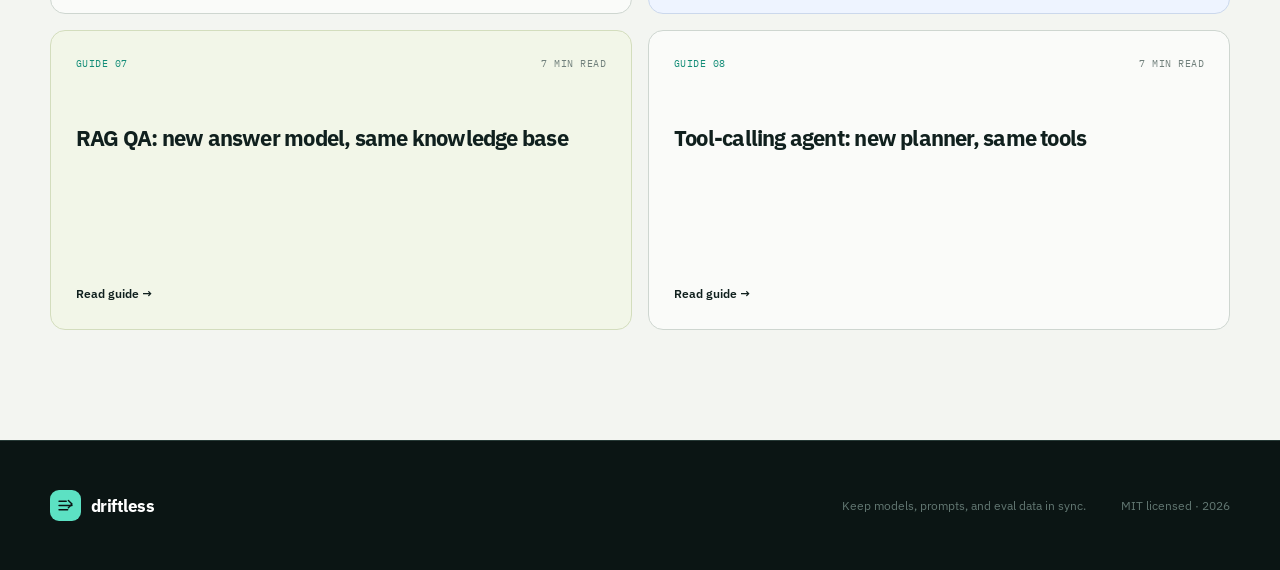
==== commit 263e3866: "Release 0.3.4. Ship --generator fixture so a cold PyPI install can reproduce a passing bundled migra" ====
--- a/site/blog/index.html
+++ b/site/blog/index.html
@@ -64,8 +64,9 @@
         <aside class="guide-start" aria-label="First-time reader guidance">
           <strong>Start key-free:</strong>
           run <a href="../index.html#quickstart"><code>driftless copy-example support-classifier</code></a>.
-          The four-row bundled demo proves smoke-demo plumbing only and intentionally
-          ends <strong>BLOCKED</strong>. The larger
+          The four-row bundled demo proves smoke-demo plumbing only.
+          <code>--generator none</code> ends <strong>BLOCKED</strong>;
+          <code>--generator fixture</code> can <strong>PASS</strong>. The larger
           <a href="https://github.com/driftless-dev/support-classifier-svc"><code>support-classifier-svc</code></a>
           used in some guides is an optional external testbed.
         </aside>
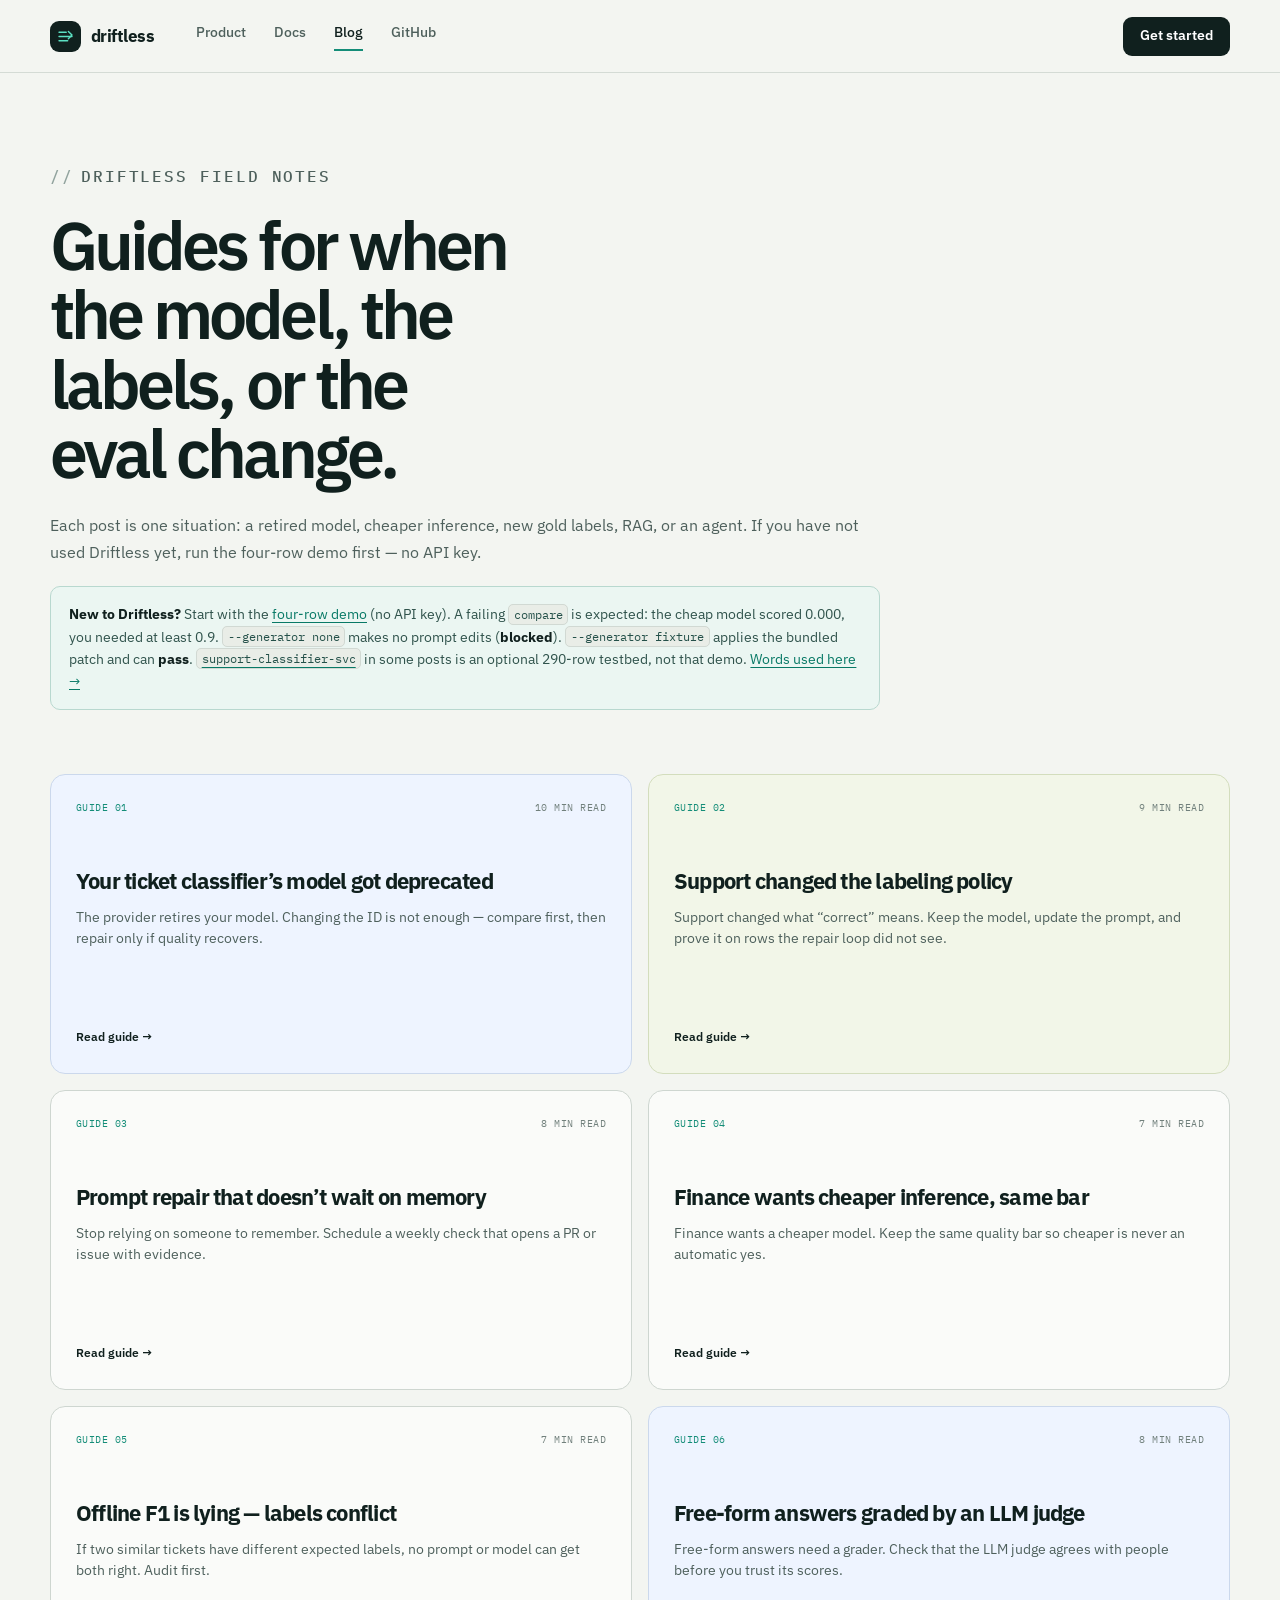
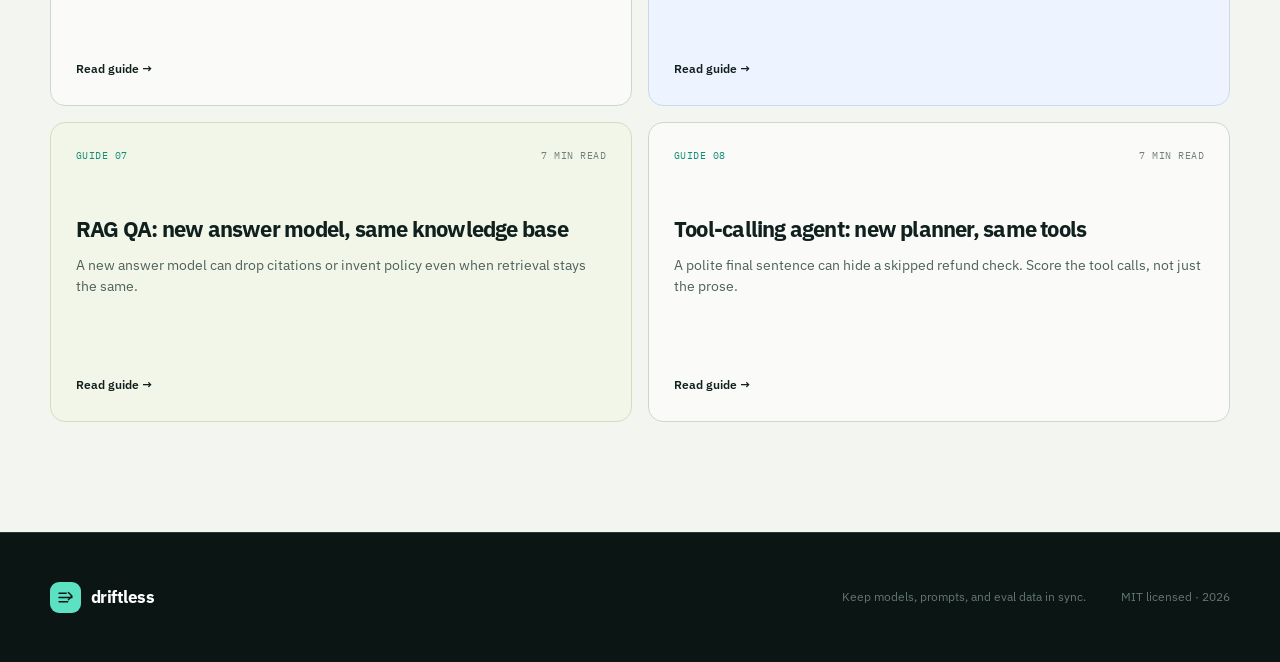
==== commit 96f2bb3c: "Lead docs and the blog with a first-run path a new user can follow. The published 0.3.4 wheel alread" ====
--- a/site/blog/index.html
+++ b/site/blog/index.html
@@ -55,70 +55,75 @@
 
       <header class="index-hero">
         <p class="eyebrow">Driftless field notes</p>
-        <h1>Practical guides for LLM workflows that move.</h1>
+        <h1>Guides for when the model, the labels, or the eval change.</h1>
         <p>
-          Model deprecations, changing labels, cheaper inference, RAG, and agents.
-          Each guide shows how to keep the model, prompt, and eval data in sync
-          with a reproducible example.
+          Each post is one situation: a retired model, cheaper inference, new gold
+          labels, RAG, or an agent. If you have not used Driftless yet, run the
+          four-row demo first — no API key.
         </p>
-        <aside class="guide-start" aria-label="First-time reader guidance">
-          <strong>Start key-free:</strong>
-          run <a href="../index.html#quickstart"><code>driftless copy-example support-classifier</code></a>.
-          The four-row bundled demo proves smoke-demo plumbing only.
-          <code>--generator none</code> ends <strong>BLOCKED</strong>;
-          <code>--generator fixture</code> can <strong>PASS</strong>. The larger
-          <a href="https://github.com/driftless-dev/support-classifier-svc"><code>support-classifier-svc</code></a>
-          used in some guides is an optional external testbed.
-        </aside>
+
+      <aside class="guide-start" aria-label="First-time reader guidance">
+        <strong>New to Driftless?</strong>
+        Start with the
+        <a href="../index.html#quickstart">four-row demo</a>
+        (no API key). A failing <code>compare</code> is expected: the cheap model
+        scored 0.000, you needed at least 0.9.
+        <code>--generator none</code> makes no prompt edits (<strong>blocked</strong>).
+        <code>--generator fixture</code> applies the bundled patch and can
+        <strong>pass</strong>.
+        <a href="https://github.com/driftless-dev/support-classifier-svc"><code>support-classifier-svc</code></a>
+        in some posts is an optional 290-row testbed, not that demo.
+        <a href="../docs.html#words">Words used here →</a>
+      </aside>
       </header>
       <div class="blog-grid">
 
       <a class="blog-card" href="01-model-swap-is-not-a-migration.html">
-        <div class="card-meta"><span>Guide 01</span><span>9 min read</span></div>
+        <div class="card-meta"><span>Guide 01</span><span>10 min read</span></div>
         <strong>Your ticket classifier’s model got deprecated</strong>
-        <p></p>
+        <p>The provider retires your model. Changing the ID is not enough — compare first, then repair only if quality recovers.</p>
         <span class="card-arrow">Read guide →</span>
       </a>
       <a class="blog-card" href="02-when-labels-move-refine-not-remodel.html">
         <div class="card-meta"><span>Guide 02</span><span>9 min read</span></div>
         <strong>Support changed the labeling policy</strong>
-        <p></p>
+        <p>Support changed what “correct” means. Keep the model, update the prompt, and prove it on rows the repair loop did not see.</p>
         <span class="card-arrow">Read guide →</span>
       </a>
       <a class="blog-card" href="03-dependabot-for-prompts-in-ci.html">
         <div class="card-meta"><span>Guide 03</span><span>8 min read</span></div>
         <strong>Prompt repair that doesn’t wait on memory</strong>
-        <p></p>
+        <p>Stop relying on someone to remember. Schedule a weekly check that opens a PR or issue with evidence.</p>
         <span class="card-arrow">Read guide →</span>
       </a>
       <a class="blog-card" href="04-cheaper-model-same-quality-bar.html">
         <div class="card-meta"><span>Guide 04</span><span>7 min read</span></div>
         <strong>Finance wants cheaper inference, same bar</strong>
-        <p></p>
+        <p>Finance wants a cheaper model. Keep the same quality bar so cheaper is never an automatic yes.</p>
         <span class="card-arrow">Read guide →</span>
       </a>
       <a class="blog-card" href="05-audit-labels-before-you-trust-f1.html">
         <div class="card-meta"><span>Guide 05</span><span>7 min read</span></div>
         <strong>Offline F1 is lying — labels conflict</strong>
-        <p></p>
+        <p>If two similar tickets have different expected labels, no prompt or model can get both right. Audit first.</p>
         <span class="card-arrow">Read guide →</span>
       </a>
       <a class="blog-card" href="06-trust-your-llm-judge.html">
         <div class="card-meta"><span>Guide 06</span><span>8 min read</span></div>
         <strong>Free-form answers graded by an LLM judge</strong>
-        <p></p>
+        <p>Free-form answers need a grader. Check that the LLM judge agrees with people before you trust its scores.</p>
         <span class="card-arrow">Read guide →</span>
       </a>
       <a class="blog-card" href="07-rag-prompts-drift-too.html">
         <div class="card-meta"><span>Guide 07</span><span>7 min read</span></div>
         <strong>RAG QA: new answer model, same knowledge base</strong>
-        <p></p>
+        <p>A new answer model can drop citations or invent policy even when retrieval stays the same.</p>
         <span class="card-arrow">Read guide →</span>
       </a>
       <a class="blog-card" href="08-agent-tool-selection-drift.html">
         <div class="card-meta"><span>Guide 08</span><span>7 min read</span></div>
         <strong>Tool-calling agent: new planner, same tools</strong>
-        <p></p>
+        <p>A polite final sentence can hide a skipped refund check. Score the tool calls, not just the prose.</p>
         <span class="card-arrow">Read guide →</span>
       </a>
       </div>
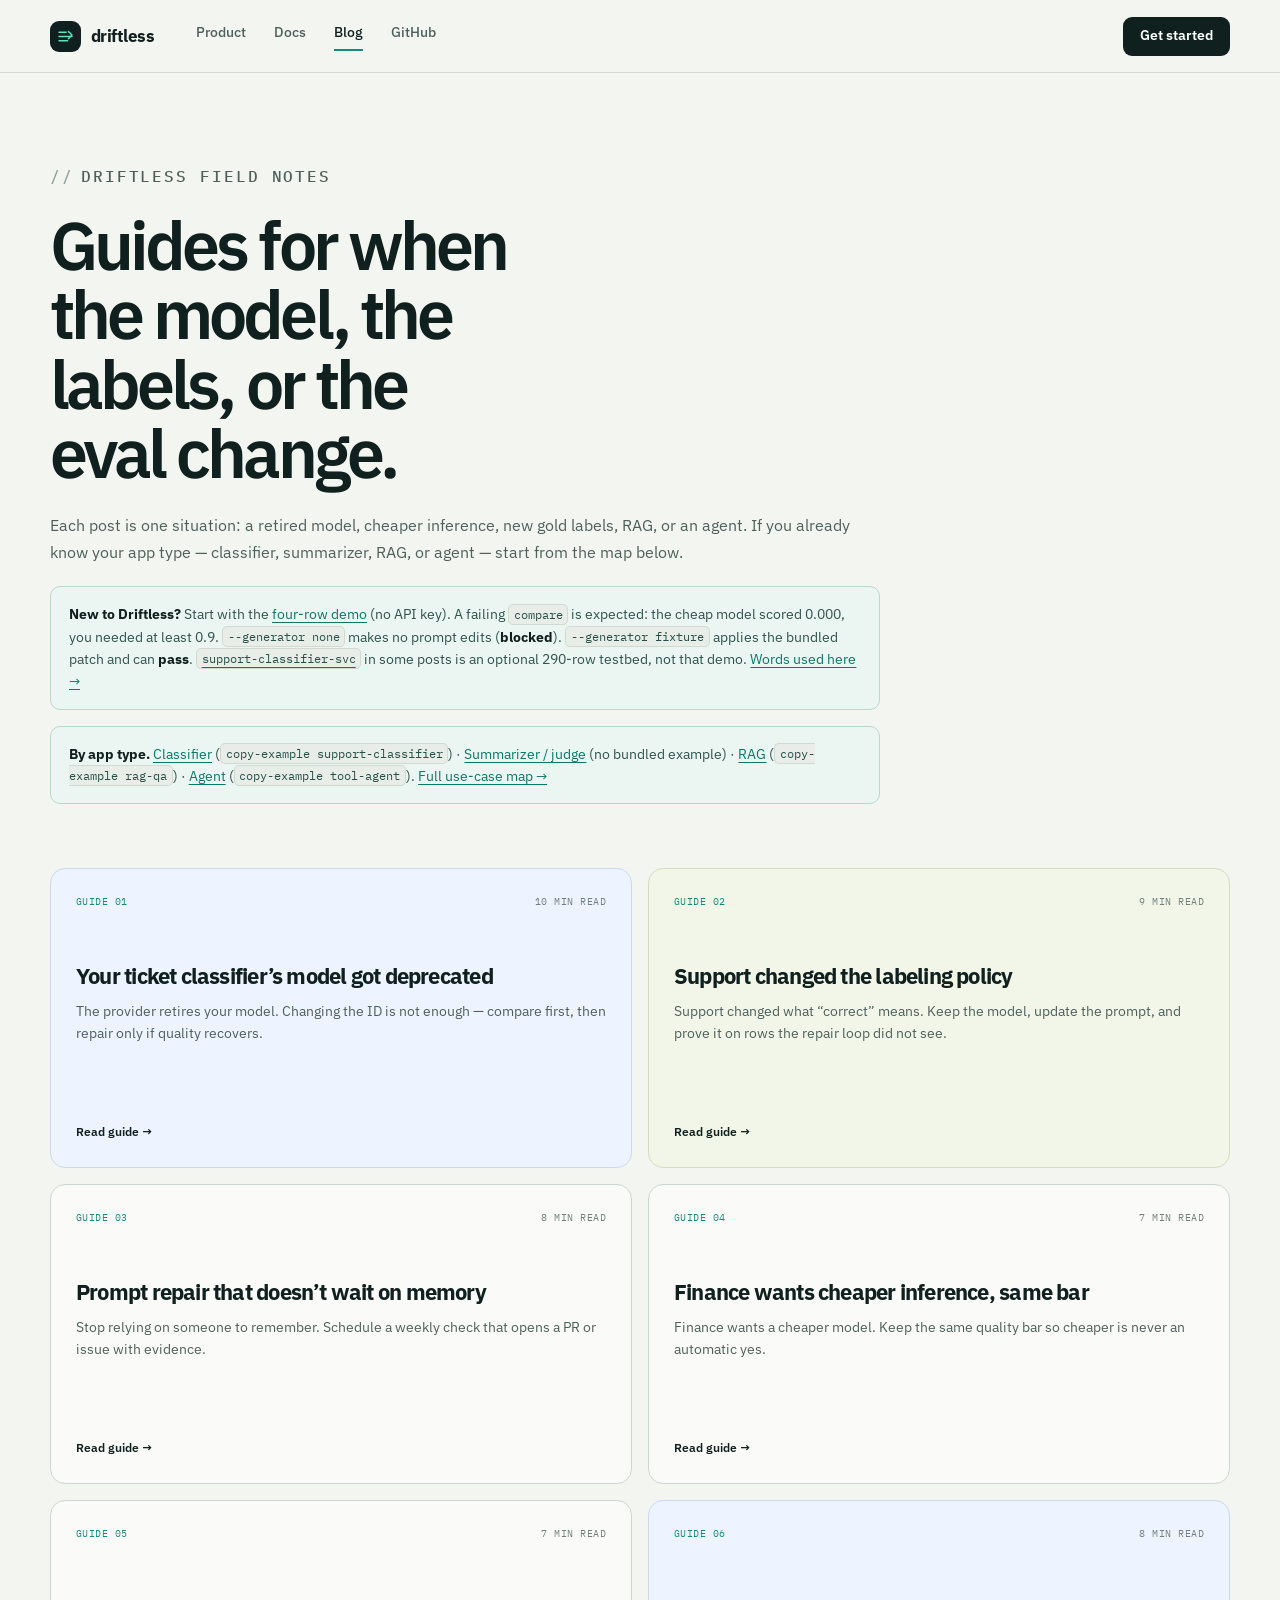
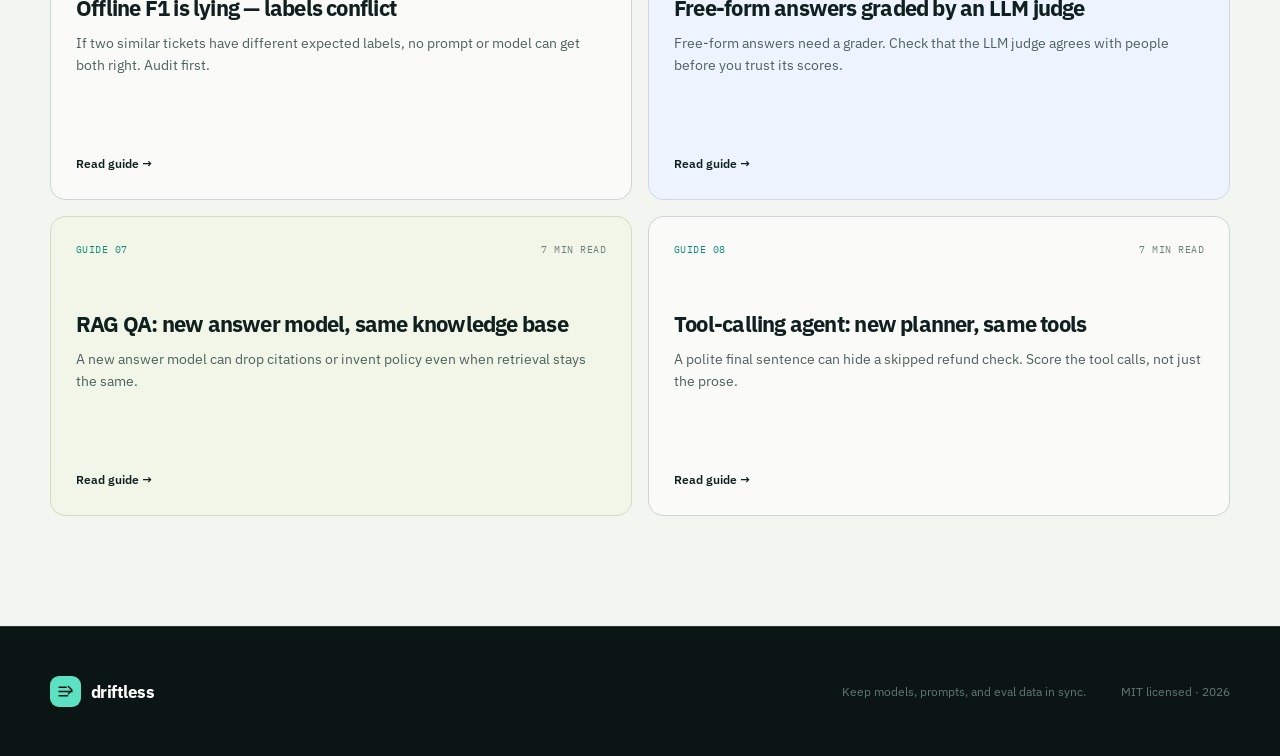
==== commit a2f11aab: "Map classifier, judge, RAG, and agent paths on the landing page and in docs. The walkthroughs alread" ====
--- a/site/blog/index.html
+++ b/site/blog/index.html
@@ -58,8 +58,8 @@
         <h1>Guides for when the model, the labels, or the eval change.</h1>
         <p>
           Each post is one situation: a retired model, cheaper inference, new gold
-          labels, RAG, or an agent. If you have not used Driftless yet, run the
-          four-row demo first — no API key.
+          labels, RAG, or an agent. If you already know your app type — classifier,
+          summarizer, RAG, or agent — start from the map below.
         </p>
 
       <aside class="guide-start" aria-label="First-time reader guidance">
@@ -74,6 +74,19 @@
         <a href="https://github.com/driftless-dev/support-classifier-svc"><code>support-classifier-svc</code></a>
         in some posts is an optional 290-row testbed, not that demo.
         <a href="../docs.html#words">Words used here →</a>
+      </aside>
+
+      <aside class="guide-start" aria-label="Guides by app type">
+        <strong>By app type.</strong>
+        <a href="01-model-swap-is-not-a-migration.html">Classifier</a>
+        (<code>copy-example support-classifier</code>) ·
+        <a href="06-trust-your-llm-judge.html">Summarizer / judge</a>
+        (no bundled example) ·
+        <a href="07-rag-prompts-drift-too.html">RAG</a>
+        (<code>copy-example rag-qa</code>) ·
+        <a href="08-agent-tool-selection-drift.html">Agent</a>
+        (<code>copy-example tool-agent</code>).
+        <a href="../docs.html#use-cases">Full use-case map →</a>
       </aside>
       </header>
       <div class="blog-grid">
--- a/site/blog/blog.css
+++ b/site/blog/blog.css
@@ -209,6 +209,7 @@
 .guide-start strong { color: var(--ink); }
 .guide-start code { font-family: var(--mono); font-size: .86em; }
 .guide-start a { color: #087966; text-underline-offset: 3px; }
+.index-hero .guide-start + .guide-start { margin-top: -18px; }
 
 .blog-content h1 {
   margin: 0 0 34px;
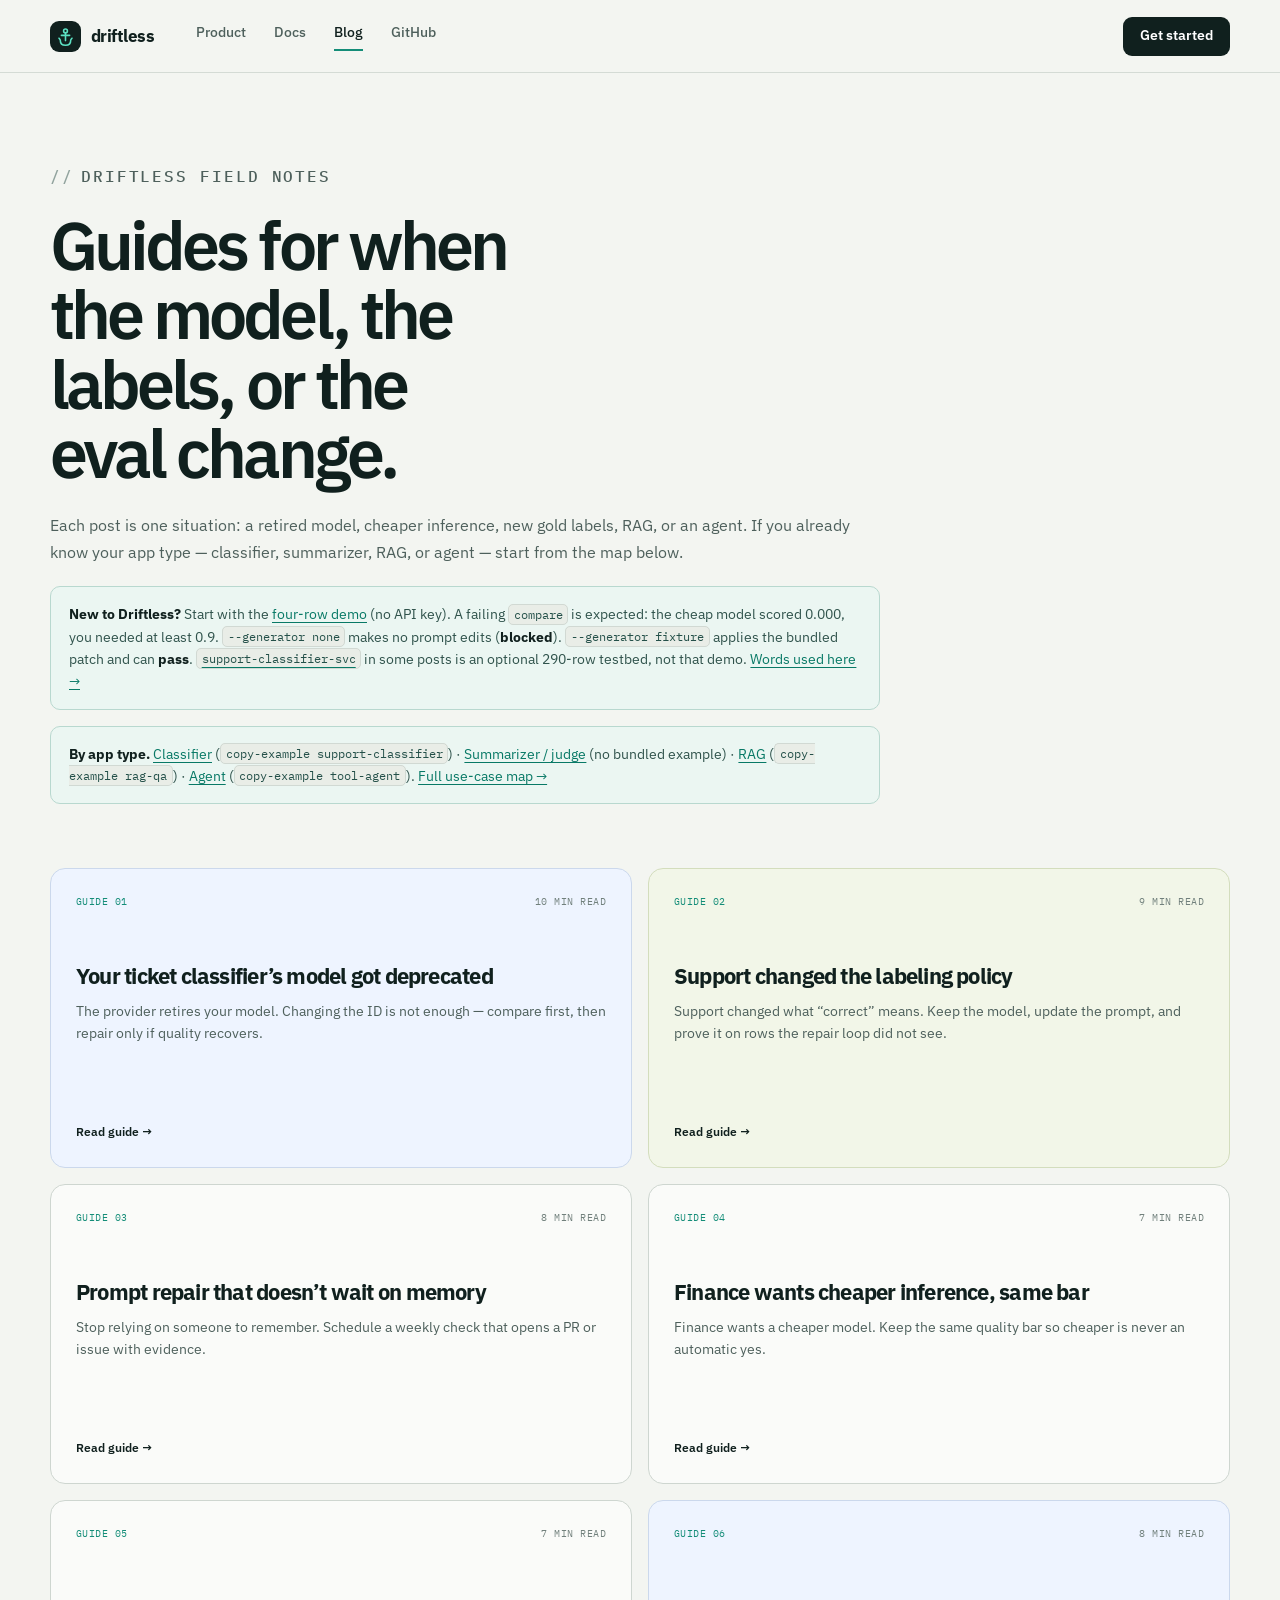
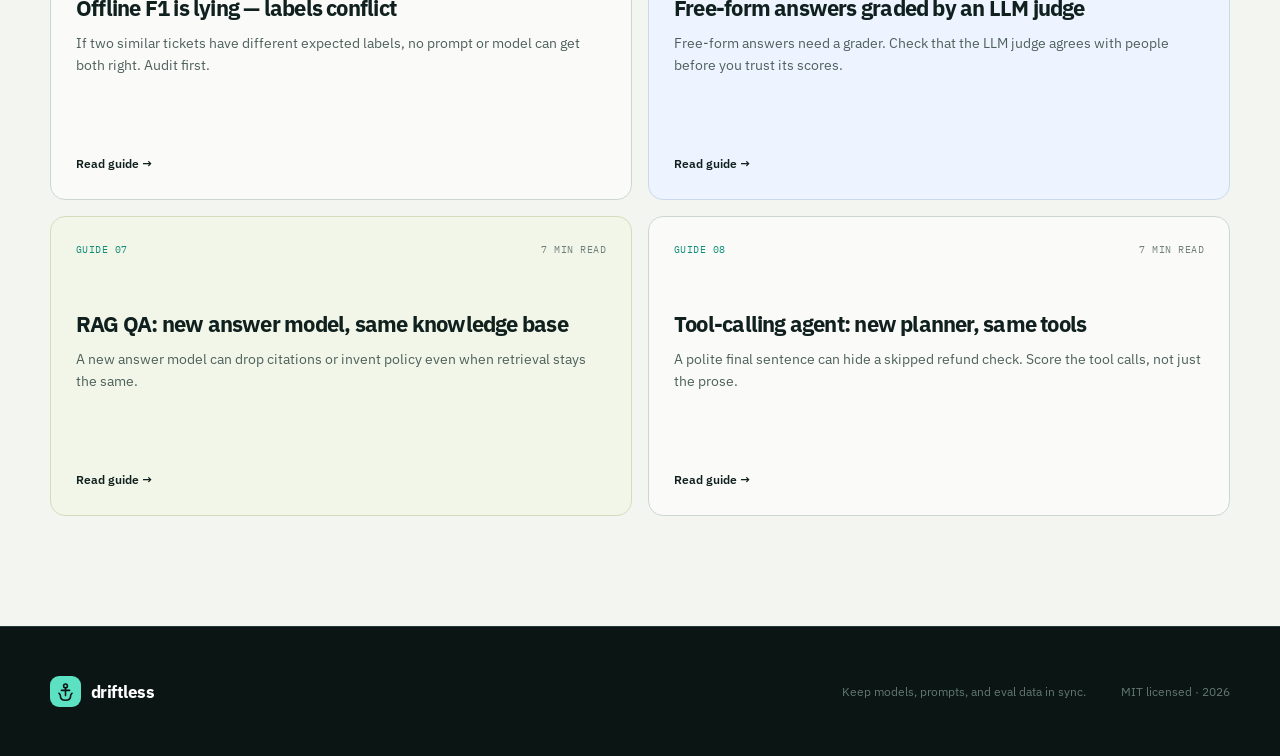
==== commit 9225be1f: "Replace the wordmark with a mint anchor so the mark matches the name. Co-authored-by: Cursor <cursor" ====
--- a/site/blog/index.html
+++ b/site/blog/index.html
@@ -9,6 +9,7 @@
 <link rel="preconnect" href="https://fonts.gstatic.com" crossorigin />
 <link href="https://fonts.googleapis.com/css2?family=IBM+Plex+Mono:wght@400;500&family=IBM+Plex+Sans:wght@400;500;600;700&display=swap" rel="stylesheet" />
 <link rel="stylesheet" href="blog.css" />
+<link rel="icon" href="../assets/logo.svg" type="image/svg+xml" />
 </head>
 <body class="blog blog-index">
 <a class="skip-link" href="#main-content">Skip to content</a>
@@ -17,8 +18,10 @@
     <a class="wordmark" href="../index.html" aria-label="Driftless home">
       <span class="wordmark-icon" aria-hidden="true">
         <svg viewBox="0 0 32 32" fill="none">
-          <path d="M7 10h10M7 16h18M7 22h12" stroke="currentColor" stroke-width="2" stroke-linecap="round"/>
-          <path d="m20 9 5 5-5 5" stroke="currentColor" stroke-width="2" stroke-linecap="round" stroke-linejoin="round"/>
+          <circle cx="16" cy="8.2" r="2.65" stroke="currentColor" stroke-width="2.2"/>
+          <path d="M16 10.9v10.8" stroke="currentColor" stroke-width="2.2" stroke-linecap="round"/>
+          <path d="M10.2 14.4h11.6" stroke="currentColor" stroke-width="2.2" stroke-linecap="round"/>
+          <path d="M7 18.4l1.7 2.3c0 4.8 3.2 7.5 7.3 7.5s7.3-2.7 7.3-7.5l1.7-2.3" stroke="currentColor" stroke-width="2.2" stroke-linecap="round" stroke-linejoin="round"/>
         </svg>
       </span>
       <span>driftless</span>
@@ -147,7 +150,7 @@
 <footer class="blog-footer">
   <a class="wordmark" href="../index.html">
     <span class="wordmark-icon" aria-hidden="true">
-      <svg viewBox="0 0 32 32" fill="none"><path d="M7 10h10M7 16h18M7 22h12" stroke="currentColor" stroke-width="2" stroke-linecap="round"/><path d="m20 9 5 5-5 5" stroke="currentColor" stroke-width="2" stroke-linecap="round" stroke-linejoin="round"/></svg>
+      <svg viewBox="0 0 32 32" fill="none"><circle cx="16" cy="8.2" r="2.65" stroke="currentColor" stroke-width="2.2"/><path d="M16 10.9v10.8" stroke="currentColor" stroke-width="2.2" stroke-linecap="round"/><path d="M10.2 14.4h11.6" stroke="currentColor" stroke-width="2.2" stroke-linecap="round"/><path d="M7 18.4l1.7 2.3c0 4.8 3.2 7.5 7.3 7.5s7.3-2.7 7.3-7.5l1.7-2.3" stroke="currentColor" stroke-width="2.2" stroke-linecap="round" stroke-linejoin="round"/></svg>
     </span>
     <span>driftless</span>
   </a>
